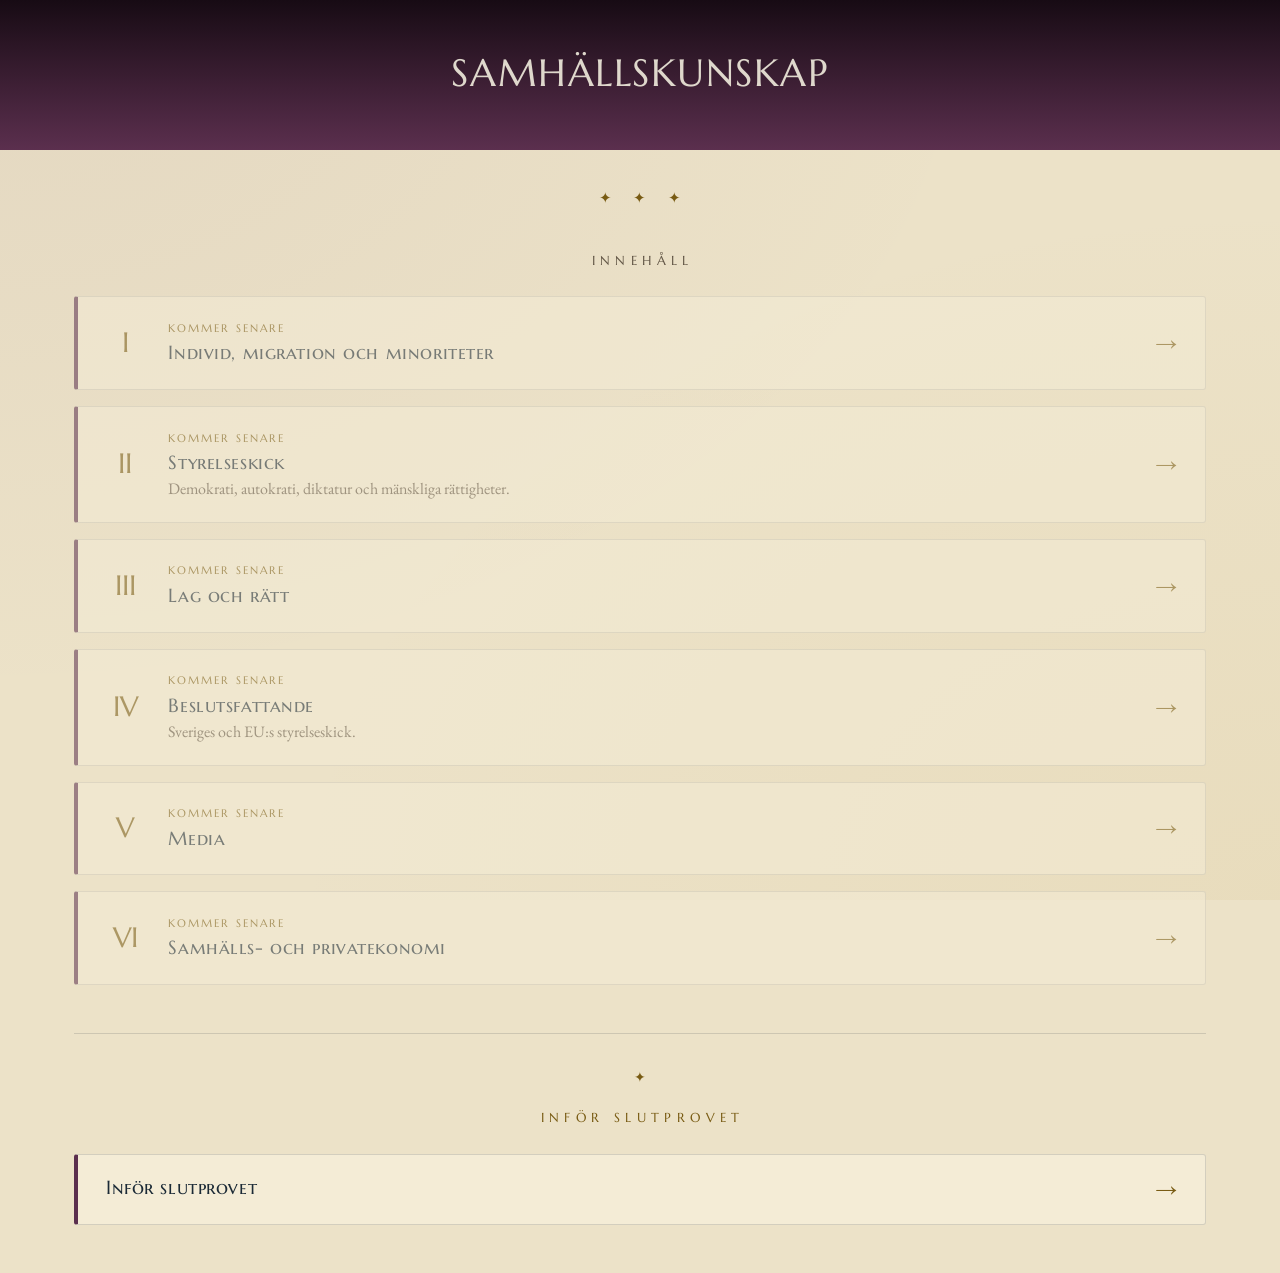
==== index.html @ c1aaa38e "Ramen: Fysiks bokmotor 9247345, mallar, nav-skal, startsida, kapitelindex och sex tomma temasidor Co" ====
<!DOCTYPE html>
<html lang="sv">
<head>
<meta charset="utf-8">
<meta name="viewport" content="width=device-width, initial-scale=1">
<title>Samhällskunskap</title>
<link rel="stylesheet" href="bokskal/bok.css">
<link rel="stylesheet" href="css/bok-samhalle.css">
</head>
<body>
  <!-- Samhällsbokens startsida, byggd som Fysikbokens (Fysik/index.html). De sex kapitlen (temana) byggs senare: ett
       tonat span med aria-disabled och "Kommer senare", inte en länk. Inför slutprovet är ett eget block, som Fysiks
       Nästa steg, och länkar till kapitlet med de sex repetitionsböckerna. -->
  <header class="hero-banner">
    <div class="hero-inner">
      <h1>SAMHÄLLSKUNSKAP</h1>
    </div>
  </header>

  <main class="sida">

    <div class="ornament-rad" aria-hidden="true">✦ ✦ ✦</div>

    <span class="sektion-label">Innehåll</span>

    <ul class="innehallsforteckning">

      <li>
        <span class="kapitel-kort dimmad" aria-disabled="true">
          <span class="romersk">I</span>
          <span class="kap-text">
            <span class="kommer-snart">Kommer senare</span>
            <span class="kap-titel">Individ, migration och minoriteter</span>
          </span>
          <span class="pil" aria-hidden="true">→</span>
        </span>
      </li>

      <li>
        <span class="kapitel-kort dimmad" aria-disabled="true">
          <span class="romersk">II</span>
          <span class="kap-text">
            <span class="kommer-snart">Kommer senare</span>
            <span class="kap-titel">Styrelseskick</span>
            <p class="kap-beskrivning">Demokrati, autokrati, diktatur och mänskliga rättigheter.</p>
          </span>
          <span class="pil" aria-hidden="true">→</span>
        </span>
      </li>

      <li>
        <span class="kapitel-kort dimmad" aria-disabled="true">
          <span class="romersk">III</span>
          <span class="kap-text">
            <span class="kommer-snart">Kommer senare</span>
            <span class="kap-titel">Lag och rätt</span>
          </span>
          <span class="pil" aria-hidden="true">→</span>
        </span>
      </li>

      <li>
        <span class="kapitel-kort dimmad" aria-disabled="true">
          <span class="romersk">IV</span>
          <span class="kap-text">
            <span class="kommer-snart">Kommer senare</span>
            <span class="kap-titel">Beslutsfattande</span>
            <p class="kap-beskrivning">Sveriges och EU:s styrelseskick.</p>
          </span>
          <span class="pil" aria-hidden="true">→</span>
        </span>
      </li>

      <li>
        <span class="kapitel-kort dimmad" aria-disabled="true">
          <span class="romersk">V</span>
          <span class="kap-text">
            <span class="kommer-snart">Kommer senare</span>
            <span class="kap-titel">Media</span>
          </span>
          <span class="pil" aria-hidden="true">→</span>
        </span>
      </li>

      <li>
        <span class="kapitel-kort dimmad" aria-disabled="true">
          <span class="romersk">VI</span>
          <span class="kap-text">
            <span class="kommer-snart">Kommer senare</span>
            <span class="kap-titel">Samhälls- och privatekonomi</span>
          </span>
          <span class="pil" aria-hidden="true">→</span>
        </span>
      </li>

    </ul>

    <section class="sektion-avgransare">
      <div class="litet-ornament" aria-hidden="true">✦</div>
      <span class="sektion-label">Inför slutprovet</span>
      <a class="kapitel-kort" href="infor-slutprovet/index.html">
        <span class="kap-text">
          <span class="kap-titel">Inför slutprovet</span>
        </span>
        <span class="pil" aria-hidden="true">→</span>
      </a>
    </section>

  </main>
</body>
</html>
---- bokskal/bok.css ----
/* Bokmotorn – delkapitlets sida (hubben) och läsboken.
 * Basen är plattformens gemensamma, densamma som i de andra böckerna (geografibokens css/geografi.css): papper
 * #ece2c8, bläck #1b2a36, Marcellus SC (kapitäler) för rubriker och knappar, EB Garamond för text och alla siffror
 * (Marcellus 1 liknar ett I). Bara ämnesfärgen är fysikens egen (varje bok har sin --accent): indigo, med antikt
 * guld som andrafärg. Övriga färger är bokmotorns fysiktema (1800-talet/verktyg/bok.py, TEMAN["fysik"]). */

@font-face { font-family: "EB Garamond"; src: url("typsnitt/EBGaramond-wght.ttf") format("truetype");
             font-weight: 400 800; font-display: swap; }
@font-face { font-family: "Marcellus SC"; src: url("typsnitt/MarcellusSC-Regular.ttf") format("truetype"); font-display: swap; }
/* Marcellus (gemener): bara på omslaget – undertiteln, upphovet och F, som i musikvideorna */
@font-face { font-family: "Marcellus"; src: url("typsnitt/Marcellus-Regular.ttf") format("truetype"); font-display: swap; }

:root {
  --black: #1b2a36;          /* bläck: plattformens ink */
  --dampad: #625646;         /* dämpad text: plattformens muted */
  --linje: rgba(27, 42, 54, .18);   /* linjer: bläcket svagt, som plattformen (ingen fast grå) */
  /* Fysikens ämnesfärg. Kontrast mot papperet (#ece2c8), WCAG 2.1: --accent 8,8:1 (text, kanter, aktiva val,
   *   begrepp); --accent-2-mork 5,4:1 (text i guld). --accent-2 (3,0:1) bara för linjer och dekor, aldrig text.
   *   --accent-2-ljus för guld på mörk botten. */
  --accent: #4a2d66;         /* djup indigo – fysikens natthimmel och spektrum */
  --accent-2: #a07d2f;       /* antikt guld – celest sekundär */
  --accent-2-mork: #6f561c;  /* guldet för text på papperet */
  --accent-2-ljus: #cfae62;  /* guldet på mörk botten: bannern och boklisterna */
  --papper: #ece2c8;         /* papper: plattformens paper */
  --papper-ljus: #f4ecd6;    /* plattformens paper-light */
  /* Faktarutan: plattformens mönster (kemins faktaruta) i fysikens indigo – papper-ljus med en svag indigo-ton. */
  --ruta-ton: rgba(74, 45, 102, .07);
  --ruta-kant: rgba(74, 45, 102, .35);
  --ruta: #e8dfce;           /* samma ton som en fast färg (papper-ljus + 7 % indigo), där en gradient inte går */
  --fokus: #96bee4;          /* FOCUS */
  --atom: #d6c094;           /* ATOM: hela partiklar i neutral sandfärg */
  --bord: #2a2d33;           /* runt boken */
  --list: #1d2026;           /* list och knappar */
  --list-text: #e8e3d5;
  --list-dampad: #a9a69c;
  --text: "EB Garamond", Georgia, "Times New Roman", serif;
  --rubrik: "Marcellus SC", "EB Garamond", Georgia, serif;
}

* { box-sizing: border-box; }
html { background: var(--papper); }
body { margin: 0; min-height: 100vh; font-family: var(--text); color: var(--black); background: var(--papper);
  -webkit-text-size-adjust: 100%; }
body.bok-oppen { overflow: hidden; }
button { font: inherit; color: inherit; }
:focus-visible { outline: 2px solid var(--fokus); outline-offset: 2px; }
.sr-only { position: absolute; width: 1px; height: 1px; overflow: hidden; clip: rect(0 0 0 0); white-space: nowrap; }
.nr { font-family: var(--text); font-weight: 600; font-variant-caps: normal; letter-spacing: 0; }
.kommer-chip { display: inline-block; margin-left: .55em; padding: 0 .55em; border: 1px solid currentColor; border-radius: 999px;
  font-family: var(--text); font-size: .7em; line-height: 1.5; letter-spacing: .06em; text-transform: uppercase;
  vertical-align: .12em; opacity: .75; }

/* ---------- Hubben: delkapitlets sida (bok.js: byggHubb, ritaHubb) ----------
 * Plattformens avsnittssida, regel för regel ur geografiboken (jb873/geografibok, css/geografi.css: hero-banner,
 * flikar, underdel- och nivåväljare). Bara färgerna och typsnitten är fysikens:
 *   paper → --papper, paper-light → --papper-ljus, ink → --black, muted → --dampad,
 *   brass → --accent-2, brass-text → --accent-2-mork, bannerns ocean-blå → --accent (indigo).
 *   Aktiva val (flik, text, nivå) fylls med --accent, där geografin har brass-text.
 * main.sida delar namn med bokens sidor (.sida), så dess egna mått sätts här uttryckligen. */

body { background-image:
    radial-gradient(ellipse at top left, rgba(74, 45, 102, .06) 0%, rgba(74, 45, 102, 0) 55%),
    radial-gradient(ellipse at bottom right, rgba(160, 125, 47, .07) 0%, rgba(160, 125, 47, 0) 55%);
  background-attachment: fixed; background-repeat: no-repeat; }

.hero-banner {
  background: linear-gradient(180deg, #1b102a 0%, var(--accent) 100%); color: rgba(232, 227, 213, .95);
  padding: 20px 0 24px; text-align: center; min-height: 150px;
  display: flex; flex-direction: column; justify-content: center; align-items: center;
  font-size: 1.1875rem; line-height: 1.65;
}
.hero-banner .hero-inner { max-width: 1180px; margin: 0 auto; padding: 0 1rem; width: 100%; }
.brodsmulor { text-align: center; font-family: var(--rubrik); font-size: .74rem; letter-spacing: .22em;
  text-transform: uppercase; margin-bottom: 2.25rem; padding-left: .22em; }
.hero-banner .brodsmulor { font-size: 13px; margin-bottom: 16px; color: rgba(232, 227, 213, .7);
  text-transform: uppercase; letter-spacing: .08em; }
.hero-banner .brodsmulor a { color: var(--accent-2-ljus); text-decoration: none; }
.hero-banner .brodsmulor a:hover { color: rgba(232, 227, 213, 1); }
.hero-banner .brodsmulor .skiljare { color: rgba(232, 227, 213, .3); margin: 0 .5em; }
.hero-banner .brodsmulor .aktuell { color: rgba(232, 227, 213, 1); }
.hero-banner .avsnitt-label { display: block; font-family: var(--rubrik); font-size: 12px; text-transform: uppercase;
  letter-spacing: .15em; color: var(--accent-2-ljus); margin-bottom: 8px; }
.hero-banner h1 { font-family: var(--rubrik); font-weight: 400; letter-spacing: .04em; font-size: clamp(30px, 3vw, 42px);
  color: rgba(232, 227, 213, .95); margin: 0; line-height: 1.1; }
.hero-banner .subtitel { font-family: var(--text); font-style: italic; font-size: 17px; color: rgba(232, 227, 213, .7);
  margin-top: 8px; }

main.sida {
  position: static; display: block; width: auto; height: auto; background: none; touch-action: auto;
  font-size: 1.1875rem; line-height: 1.65; font-weight: 400; font-variant-numeric: normal;
  max-width: 1180px; margin: 0 auto; padding: 4.5rem 1.5rem 3rem;
}
.hero-banner + main.sida { padding-top: .5rem; }

.flikar-rad { display: flex; justify-content: center; gap: 2rem; border-bottom: 1px solid var(--accent-2); margin: 2rem 0 2.25rem; }
.flik {
  font-family: var(--rubrik); font-size: 1rem; line-height: normal; letter-spacing: .16em; text-transform: uppercase;
  color: var(--dampad); background: none; border: none; border-bottom: 2px solid transparent;
  padding: .6rem .4rem; margin-bottom: -1px; cursor: pointer; transition: color .15s ease, border-color .15s ease;
}
.flik:hover { color: var(--black); }
.flik.aktiv { color: var(--accent); border-bottom-color: var(--accent); }
.flik[disabled], .flik[aria-disabled="true"] { opacity: .4; cursor: not-allowed; pointer-events: none; }

.flik-innehall { font-size: 19px; line-height: 1.7; }
.flik-innehall.dold { display: none; }
.flik-innehall .intro { font-style: italic; color: var(--dampad); margin-bottom: 1.5rem; text-align: center; }
/* Djupdykningarna längst ned i Läs ("Vill du veta mer?"): plattformens kort (geografi.css, Djupdykningar), här
   knappar som öppnar djupdykningen som en egen bok. brass → --accent-2, paper-light → --papper-ljus. */
.vill-veta-mer { margin-top: 2.75rem; padding-top: 1.75rem; border-top: 1px solid rgba(27, 42, 54, 0.15); }
.vill-veta-mer h2 { font-family: var(--rubrik); font-weight: 400; color: var(--black); line-height: 1.15; }
.fordj-kort-grid { display: grid; grid-template-columns: repeat(auto-fit, minmax(260px, 1fr)); gap: 1rem; }
.fordj-kort { display: flex; align-items: flex-start; gap: 0.85rem; background-color: var(--papper-ljus);
  border: 1px solid rgba(27, 42, 54, 0.14); border-left: 3px solid var(--accent-2); border-radius: 3px; padding: 1rem 1.1rem;
  color: inherit; transition: background-color 0.15s ease, transform 0.15s ease;
  font: inherit; text-align: left; cursor: pointer; }                 /* (knapp i stället för länk) */
.fordj-kort:hover { background-color: #faf4e4; transform: translateY(-1px); }
.fordj-kort[aria-disabled="true"] { opacity: .55; cursor: default; transform: none; }
.fordj-kort-text { display: flex; flex-direction: column; gap: 0.2rem; }
.fordj-kort-titel { font-family: var(--rubrik); color: var(--black); font-size: 1.05rem; letter-spacing: 0.03em; }
.fordj-kort-ingress { font-size: 0.95rem; line-height: 1.4; color: var(--dampad); }   /* arbetsorder 19 */
/* Nästa steg (arbetsorder 11): blocket under djupdykningarna i samma stil, med indigo kant; övningsböckerna överst i
   fliken Öva och en stödbok (på sin egen sida) i Läs, utan rubrik och linje ovanför */
.vill-veta-mer.nasta-steg .fordj-kort { border-left-color: var(--accent); }
.vill-veta-mer.stodbocker, .vill-veta-mer.ovningsbocker { margin-top: 0; padding-top: 0; border-top: none; }
/* en sida utan flikrad (flikar: false): lika mycket luft under bannern som flikraden ger */
.flikar-rad[hidden] + .flik-innehall { margin-top: 2.25rem; }
.vill-veta-mer.ovningsbocker + .flik-ram { margin-top: 1.5rem; }
.flik-ram { display: block; width: 100%; height: 75vh; border: 1px solid rgba(27, 42, 54, .18); border-radius: 4px;
  background: var(--papper-ljus); }

.underdel-valjare {
  display: flex; flex-wrap: wrap; gap: .6rem; justify-content: center; margin: 0 auto 1.25rem;
  width: fit-content; max-width: 100%; background: var(--papper-ljus);
  border: 1px solid rgba(160, 125, 47, .35); border-radius: 8px; padding: .45rem .7rem;
}
.underdel-valjare[hidden], .niva-valjare[hidden], .flikar-rad[hidden], .flik-innehall .intro[hidden] { display: none; }
.underdel-knapp {
  display: flex; align-items: center; gap: .6rem; background-color: var(--papper-ljus);
  border: 1px solid rgba(27, 42, 54, .18); border-radius: 4px; padding: .45rem .9rem; cursor: pointer;
  text-align: left; line-height: normal; transition: background-color .15s ease, border-color .15s ease;
}
.underdel-knapp:hover { background-color: #faf4e4; }
.underdel-knapp.aktiv { background-color: var(--accent); border-color: var(--accent); }
.underdel-knapp.aktiv .underdel-bokstav, .underdel-knapp.aktiv .underdel-titel { color: var(--papper); }
.underdel-knapp[aria-disabled="true"] { opacity: .4; cursor: not-allowed; }   /* en text utan innehåll: "kommer" */
/* Textvalet i en hjälpmedelsflik (föreläsning och musikvideo per avsnitt, 2026-11-11): samma utseende som textvalet
   i Läs, men egna klasser – .underdel-knapp är Läs-flikens */
.flik-texter {
  display: flex; flex-wrap: wrap; gap: .6rem; justify-content: center; margin: 0 auto 1.25rem;
  width: fit-content; max-width: 100%; background: var(--papper-ljus);
  border: 1px solid rgba(160, 125, 47, .35); border-radius: 8px; padding: .45rem .7rem;
}
.flik-text {
  display: flex; align-items: center; gap: .6rem; background-color: var(--papper-ljus);
  border: 1px solid rgba(27, 42, 54, .18); border-radius: 4px; padding: .45rem .9rem; cursor: pointer;
  text-align: left; line-height: normal; transition: background-color .15s ease, border-color .15s ease;
}
.flik-text:hover { background-color: #faf4e4; }
.flik-text.aktiv { background-color: var(--accent); border-color: var(--accent); }
.flik-text.aktiv .underdel-bokstav, .flik-text.aktiv .underdel-titel { color: var(--papper); }
.flik-text[aria-disabled="true"] { opacity: .4; cursor: not-allowed; }
.underdel-bokstav { font-family: var(--rubrik); font-size: 1.35rem; line-height: 1; color: var(--accent-2-mork); }
.underdel-titel { font-family: var(--text); font-size: .95rem; color: var(--dampad); }

.niva-valjare {
  display: flex; justify-content: center; gap: .4rem; margin: 1.5rem auto; width: fit-content; max-width: 100%;
  background: var(--papper-ljus); border: 1px solid rgba(160, 125, 47, .35); border-radius: 8px; padding: .45rem .7rem;
}
/* .niva-valjare framför: bokens tysta nivåknapp heter också .niva-knapp */
.niva-valjare .niva-knapp {
  display: inline-block; font-family: var(--rubrik); font-size: .85rem; line-height: normal; letter-spacing: .08em;
  color: var(--black); background-color: transparent; border: 1px solid rgba(27, 42, 54, .2); border-radius: 3px;
  padding: .45rem .95rem; cursor: pointer; transition: background-color .15s ease, color .15s ease;
}
.niva-valjare .niva-knapp:hover { background-color: rgba(74, 45, 102, .1); }
.niva-valjare .niva-knapp.aktiv { background-color: var(--accent); color: var(--papper); border-color: var(--accent); }
.niva-valjare .niva-knapp[aria-disabled="true"] { opacity: .4; cursor: not-allowed; background-color: transparent; }

.footnote { margin-top: 3rem; padding-top: 1.5rem; border-top: 1px solid rgba(27, 42, 54, .18); text-align: center;
  font-style: italic; color: var(--dampad); font-size: .98rem; }

@media (max-width: 600px) {
  .underdel-knapp, .flik-text { width: 100%; }
  .flikar-rad { gap: .3rem .5rem; flex-wrap: wrap; }       /* fem flikar på en rad också i en mobil (2026-11-11) */
  .flik { font-size: .76rem; letter-spacing: .03em; padding: .6rem .15rem; }
  .niva-valjare { flex-wrap: wrap; }                         /* fler än tre nivåer ryms inte på en rad */
  .niva-valjare .niva-knapp { padding: .45rem .55rem; letter-spacing: .04em; }
}

/* ---------- Startsidan (Fysik/index.html) och kapitelindexet (kraft_och_rorelse/index.html) ----------
 * Plattformens sidor, regel för regel ur geografiboken (css/geografi.css: ornament-rad, sektion-label,
 * innehallsforteckning, kapitel-kort, sektion-avgransare, huvudelevbok-kort, resurser-rad, resurs-kort, kommer-snart).
 * Bara färgerna och typsnitten är fysikens, som för avsnittssidan ovan: brass-text → --accent-2-mork, paper-light →
 * --papper-ljus, ink → --black, muted → --dampad. Kapitlens vänsterkant (geografin: en färg per kapitel) är indigo.
 * Ett kort som inte finns än är tonat (dimmad) och ett span med aria-disabled, inte en länk. */

.ornament-rad { text-align: center; color: var(--accent-2-mork); letter-spacing: .6em; font-size: .95rem;
  margin: 1.75rem 0 2.5rem; padding-left: .6em; }
.sektion-label { display: block; text-align: center; font-family: var(--rubrik); color: var(--dampad); letter-spacing: .42em;
  font-size: .8rem; text-transform: uppercase; margin-bottom: 1.5rem; padding-left: .42em; }

.innehallsforteckning { display: flex; flex-direction: column; gap: 1rem; list-style: none; margin: 0; padding: 0; }
.kapitel-kort {
  position: relative; display: flex; align-items: center; gap: 1.5rem;
  background-color: var(--papper-ljus); border: 1px solid rgba(27, 42, 54, .15); border-left: 4px solid var(--accent);
  border-radius: 3px; padding: 1.35rem 1.75rem; color: inherit; text-decoration: none;
  transition: background-color .18s ease, transform .18s ease;
}
a.kapitel-kort:hover { background-color: #faf4e4; transform: translateY(-1px); }
.kapitel-kort .romersk { flex: 0 0 auto; font-family: var(--rubrik); color: var(--accent-2-mork); font-size: 1.75rem; line-height: 1;
  min-width: 2.4rem; text-align: center; }
.kapitel-kort .kap-text { flex: 1 1 auto; }
.kapitel-kort .kap-titel { display: block; font-family: var(--rubrik); color: var(--black); font-size: 1.2rem; letter-spacing: .03em;
  line-height: 1.15; margin: 0 0 .25rem; }
.kapitel-kort .kap-beskrivning { color: var(--dampad); font-size: 1rem; line-height: 1.45; margin: 0; }
.kapitel-kort .pil { flex: 0 0 auto; color: var(--accent-2-mork); font-size: 1.4rem; line-height: 1; }
.kapitel-kort.dimmad { opacity: .55; cursor: not-allowed; }

.sektion-avgransare { margin-top: 3rem; padding-top: 2rem; border-top: 1px solid rgba(27, 42, 54, .15); }
.sektion-avgransare .litet-ornament { text-align: center; color: var(--accent-2-mork); font-size: .85rem; margin-bottom: 1.25rem; }
.sektion-avgransare .sektion-label { color: var(--accent-2-mork); }

.huvudelevbok-kort { border-left-color: var(--accent-2-mork); }
.huvudelevbok-kort .ikon { flex: 0 0 auto; width: 32px; height: 32px; color: var(--black); }
.huvudelevbok-kort .ikon svg { display: block; width: 100%; height: 100%; }
.huvudelevbok-kort h3 { font-family: var(--rubrik); font-weight: 400; color: var(--black); font-size: 1.2rem; letter-spacing: .03em;
  line-height: 1.15; margin: 0 0 .25rem; }
.huvudelevbok-kort + .huvudelevbok-kort { margin-top: 1rem; }
/* Nästa steg på startsidan (arbetsorder 11): listan över kapitlen med Nästa steg och, bredvid den, Matematiken i
   fysiken. Bredvid varandra på en bred skärm, under varandra på mobilen. */
.nasta-steg-delar { display: grid; grid-template-columns: 3fr 2fr; gap: 1rem; align-items: start; }
.nasta-steg-lista { display: flex; flex-direction: column; gap: 1rem; list-style: none; margin: 0; padding: 0; }
.matematik-kort { border-left-color: var(--accent-2-mork); }
.matematik-kort .ikon { flex: 0 0 auto; width: 32px; height: 32px; color: var(--black); }
.matematik-kort .ikon svg { display: block; width: 100%; height: 100%; }
@media (max-width: 699px) { .nasta-steg-delar { grid-template-columns: 1fr; } }

.resurser-rad { display: flex; flex-wrap: wrap; gap: .85rem; justify-content: center; }
.resurs-kort {
  flex: 1 1 260px; max-width: 360px; display: flex; align-items: center; gap: .85rem;
  background-color: var(--papper-ljus); border: 1px solid rgba(27, 42, 54, .14); border-radius: 3px; padding: .7rem .9rem;
  color: inherit; text-decoration: none; transition: background-color .18s ease, transform .18s ease;
}
a.resurs-kort:hover { background-color: #faf4e4; transform: translateY(-1px); }
.resurs-kort.dimmad { opacity: .55; cursor: not-allowed; }
.resurs-kort .ikon { flex: 0 0 auto; width: 24px; height: 24px; color: var(--black); }
.resurs-kort .ikon svg { display: block; width: 100%; height: 100%; }
.resurs-kort h4 { font-family: var(--rubrik); color: var(--black); font-size: .98rem; font-weight: 400; letter-spacing: .03em;
  line-height: 1.15; margin: 0 0 .15rem; }
.resurs-kort .resurs-beskrivning { color: var(--dampad); font-size: .88rem; line-height: 1.35; margin: 0; }
/* "Kommer"-etiketten på ett tonat kort */
.kommer-snart { display: block; font-family: var(--rubrik); color: var(--accent-2-mork); font-size: .7rem; letter-spacing: .18em;
  text-transform: uppercase; margin-bottom: .25rem; }

@media (max-width: 560px) {
  .resurs-kort { flex-basis: 100%; max-width: 100%; }
  .kapitel-kort { gap: 1rem; padding: 1.1rem 1.1rem; }
}

/* ---------- Boken: hela fönstret (eller helskärmen) över hubben ---------- */

.bokapp { position: fixed; inset: 0; z-index: 5; display: grid; grid-template-rows: 1fr; background: var(--bord); color: var(--list-text); }
.bokapp[hidden] { display: none; }
.bokapp.smal { grid-template-rows: auto 1fr auto; }

.topplist, .bottenlist { display: none; align-items: center; gap: 8px; padding: 0 8px;
  background: var(--list); color: var(--list-text); min-height: 44px; }
.smal > .topplist { display: grid; grid-template-columns: auto 1fr auto; }
.smal > .bottenlist { display: grid; grid-template-columns: auto 1fr auto; min-height: 52px; }
.topp-niva { justify-self: center; }

.knapp {
  background: transparent; border: 1px solid rgba(232, 227, 213, .28); border-radius: 4px;
  color: var(--list-text); padding: 4px 10px; font-family: var(--rubrik); font-size: 14.5px; cursor: pointer;
  display: inline-flex; align-items: center; gap: 6px; white-space: nowrap;
}
.knapp:hover:not([disabled]) { background: rgba(232, 227, 213, .1); }
.knapp[disabled] { opacity: .35; cursor: default; }
.bottenlist .knapp { min-width: 48px; min-height: 40px; justify-content: center; font-size: 24px; padding: 0 10px 3px; }

.scen-ram { position: relative; min-height: 0; }
.scen {
  position: absolute; inset: 0; display: flex; align-items: center; justify-content: center; overflow: hidden;
}
.scen:focus { outline: none; }
/* Vågräta svep bläddrar (bok.js); rullning i sidled och webbläsarens "bakåt"-gest tas inte av sidorna.
   Gäller också i sidans rullbara innehåll, där touch-action annars börjar om. Zoomning med två fingrar fungerar. */
.scen, .sida, .sidinnehall { touch-action: pan-y pinch-zoom; }
[data-ingen-svep] { touch-action: auto; }

.sidpil {
  position: absolute; top: 50%; transform: translateY(-50%); z-index: 2; width: 50px; height: 110px;
  background: transparent; border: 0; border-radius: 6px; color: var(--list-text);
  font-family: var(--text); font-size: 54px; line-height: 1; padding: 0 0 8px; opacity: .28; cursor: pointer;
  transition: opacity .4s;
}
.sidpil:hover:not([disabled]) { opacity: 1; background: rgba(232, 227, 213, .07); }
.sidpil[disabled] { opacity: .06; cursor: default; }
.sidpil-bak { left: 19px; }
.sidpil-fram { right: 19px; }
.smal .sidpil { display: none; }

/* Dator: reglagen tysta i marginalerna bredvid boken (88 px), så att de inte tar höjd från sidorna. */
.las-reglage { display: none; }
.bokapp:not(.smal) .las-reglage { display: flex; transition: opacity .4s; }
.las-kolumn {
  position: absolute; top: 0; bottom: 0; width: 88px; z-index: 3; flex-direction: column; align-items: center;
  padding: 14px 4px 16px; pointer-events: none;
}
.las-kolumn > * { pointer-events: auto; }
.las-vanster { left: 0; justify-content: space-between; }
.las-hoger { right: 0; justify-content: flex-start; }
.las-topp { display: flex; flex-direction: column; align-items: center; gap: 10px; }
.las-knapp {
  display: flex; flex-direction: column; align-items: center; gap: 2px; width: 72px; padding: 6px 4px; cursor: pointer;
  background: none; border: 1px solid rgba(232, 227, 213, .25); border-radius: 6px; color: var(--list-text);
  font-family: var(--rubrik); font-size: 13px; line-height: 1.2; text-align: center; opacity: .75;
}
.las-knapp.bok-innehall { border-color: transparent; opacity: .55; }
.las-knapp:hover { opacity: 1; background: rgba(232, 227, 213, .08); }
.las-x { font-family: var(--text); font-size: 17px; line-height: 1; }
.las-botten { display: flex; flex-direction: column; align-items: center; gap: 10px; }
.las-sidtext { display: flex; flex-direction: column; align-items: center; font-size: 13px; line-height: 1.3;
  color: var(--list-dampad); }
.las-vanster .tillbaka-chip { white-space: normal; text-align: center; font-size: 13px; line-height: 1.25;
  padding: 5px 8px; border-radius: 6px; opacity: .85; }

.las-remsa { position: absolute; left: 50%; bottom: 2px; transform: translateX(-50%); height: 3px; gap: 5px; z-index: 3; }
.lr-grupp { display: flex; gap: 2px; }
.lr-sida { flex: 1; border-radius: 2px; background: rgba(232, 227, 213, .14); }
.lr-sida.synlig { background: var(--accent-2-ljus); }

/* Nivåknappen: liten och tyst; de andra nivåerna i en lista under den */
.niva { position: relative; }
.niva-knapp { display: inline-flex; align-items: center; gap: 4px; background: none; cursor: pointer;
  border: 1px solid rgba(232, 227, 213, .22); border-radius: 4px; padding: 4px 7px;
  font-family: var(--rubrik); font-size: 13px; color: var(--list-text); }
.las-hoger .niva { opacity: .6; }
.las-hoger .niva:hover, .las-hoger .niva:focus-within { opacity: 1; }
.niva-pil { font-size: .8em; color: var(--list-dampad); }
.niva-lista { position: absolute; top: calc(100% + 4px); right: 0; z-index: 6; display: flex; flex-direction: column;
  min-width: 150px; padding: 4px; background: var(--list); border: 1px solid rgba(232, 227, 213, .25); border-radius: 6px;
  box-shadow: 0 8px 24px rgba(0, 0, 0, .4); }
.niva-lista[hidden] { display: none; }
.topp-niva .niva-lista { right: auto; left: 50%; transform: translateX(-50%); }
.niva-lista button { background: none; border: 0; border-radius: 4px; padding: 6px 10px; text-align: left; cursor: pointer;
  font-family: var(--rubrik); font-size: 14px; color: var(--list-text); white-space: nowrap; }
.niva-lista button:hover:not([aria-disabled]) { background: rgba(232, 227, 213, .1); }
.niva-lista button[aria-checked="true"] { background: var(--papper); color: var(--black); }
.niva-lista button[aria-disabled="true"] { color: var(--list-dampad); cursor: not-allowed; }

/* "Vid musrörelse": reglagen och muspekaren göms efter en stund i stillhet (bok.js: vakna) */
.bokapp.vila { cursor: none; }
.bokapp.vila .las-reglage, .bokapp.vila .sidpil { opacity: 0; }
.bokapp .las-reglage:focus-within { opacity: 1; }

.position { text-align: center; font-size: 14px; line-height: 1.25; min-width: 0; overflow: hidden; }
.position .pos-avsnitt { display: block; font-family: var(--rubrik); white-space: nowrap; }
.position .nr { color: var(--accent-2-ljus); }
.position .pos-sida { display: block; color: var(--list-dampad); white-space: nowrap; }
.position .pos-skiljetecken { display: none; }
.botten-mitt { display: flex; justify-content: center; min-width: 0; }
.tillbaka-chip {
  background: var(--papper); color: var(--black); border: 0; border-radius: 999px;
  padding: 4px 14px; font-size: 15px; cursor: pointer; white-space: nowrap;
}
.tillbaka-chip[hidden] { display: none; }
.tillbaka-chip:hover { color: var(--accent); }

/* ---------- Uppslaget och sidorna ---------- */

.uppslag { display: flex; }
.uppslag.ar-uppslag, .uppslag.ar-enkel:not(.smal) { box-shadow: 0 12px 34px rgba(0, 0, 0, .38); border-radius: 3px; }
.in-framat { animation: in-framat .17s ease-out; }
.in-bakat { animation: in-bakat .17s ease-out; }
@keyframes in-framat { from { opacity: 0; transform: translateX(14px); } }
@keyframes in-bakat { from { opacity: 0; transform: translateX(-14px); } }
@media (prefers-reduced-motion: reduce) { .in-framat, .in-bakat { animation: none; } }

/* Bladvändningen (bok.js: vandBlad): ett lager ovanpå scenen, med bladet vridet runt ryggen i perspektiv (som
   kameran i filmernas bok, ≈ 5 sidbredder). Bladets två ytor döljer sin baksida; ljuset (bladet mörknar på högkant)
   och skuggan på sidan under bladet tonas av bok.js. Lagret tar inga klick. */
.blad-lager { position: absolute; z-index: 1; pointer-events: none; perspective: calc(var(--sb) * 5); }
.blad-lager.ar-enkel { perspective: calc(var(--sb) * 8); }          /* en sida vrids bara till högkant: svagare */
.blad-lager > div { position: absolute; top: 0; bottom: 0; }
.blad { transform-style: preserve-3d; will-change: transform; }
.blad.fran-hoger { transform-origin: left center; }
.blad.fran-vanster { transform-origin: right center; }
.blad-sida { position: absolute; inset: 0; backface-visibility: hidden; -webkit-backface-visibility: hidden; overflow: hidden; }
.blad-sida.bak { transform: rotateY(180deg); }
.blad-ljus { position: absolute; inset: 0; background: #000; opacity: 0; }
.blad-skugga { opacity: 0; }
.blad-skugga.mot-hoger { background: linear-gradient(to right, rgba(20, 14, 4, .34), rgba(20, 14, 4, 0) 55%); }
.blad-skugga.mot-vanster { background: linear-gradient(to left, rgba(20, 14, 4, .34), rgba(20, 14, 4, 0) 55%); }
.blad-fast .sida, .blad-sida .sida { box-shadow: none; }

.sida {
  position: relative; display: flex; flex-direction: column;
  width: var(--sb); height: var(--sh); background: var(--papper);
  font-size: var(--fs); line-height: 1.42; font-weight: 450; color: var(--black);
  font-variant-numeric: lining-nums;
}
.ar-enkel .sida { border-radius: 3px; }
.ar-enkel.smal .sida { border-radius: 0; }
.vanstersida { border-radius: 3px 0 0 3px;
  background: linear-gradient(to left, rgba(40, 30, 10, .10), rgba(40, 30, 10, 0) 5%), var(--papper); }
.hogersida { border-radius: 0 3px 3px 0;
  background: linear-gradient(to right, rgba(40, 30, 10, .10), rgba(40, 30, 10, 0) 5%), var(--papper); }
.tom-sida { filter: brightness(.97); }

/* Omslaget (bok.js: omslagElement), som i musikvideorna: sida 0, före innehållet. På ett uppslag står det ensamt som
   högersida och boken är stängd – till vänster syns bordet (också under bladvändningen, i bladlagret). Hörnen är
   filmens (14 av 1036). Mobilen: omslaget fyller sidan. */
.uppslag.med-omslag { box-shadow: none; }
.sida.omslag { background: #162040; border-radius: calc(var(--sh) * 14 / 1036); overflow: hidden;
  box-shadow: 0 12px 34px rgba(0, 0, 0, .38); }
.smal .sida.omslag, .blad-sida .sida.omslag { box-shadow: none; }
.smal .sida.omslag { border-radius: 0; }
.omslag-bild, .omslag-bild svg { display: block; width: 100%; height: 100%; }
.sida.fore-omslag { background: none; border-radius: 0; }
.blad-fast .sida.fore-omslag { background: var(--bord); }

/* Sidhuvud: avsnittet och sidnumret, med numret i det yttre hörnet (till vänster på en vänstersida). */
.sidhuvud {
  display: flex; justify-content: space-between; align-items: baseline; gap: 1em;
  margin: 0 8%; padding: 1em 0 .35em; border-bottom: 1px solid var(--linje);
  font-size: .8em; letter-spacing: .05em; font-variant-caps: all-small-caps; color: var(--dampad); white-space: nowrap;
}
.vanstersida .sidhuvud { flex-direction: row-reverse; }
.sh-namn { overflow: hidden; text-overflow: ellipsis; }
.sh-namn .nr { color: var(--accent-2-mork); }
.sh-folio { font-size: 1.2em; font-variant-caps: normal; letter-spacing: 0; color: var(--black); }

.sidinnehall {
  flex: 1; min-height: 0; overflow-y: auto; overscroll-behavior: contain;
  padding: .8em 8% 1.1em; container-type: inline-size;
}
@media (max-width: 599px) {
  .sidhuvud { margin: 0 6%; padding-top: .8em; }
  .sidinnehall { padding: .7em 6% .9em; }
}
.sida.har-mer .sidinnehall {
  -webkit-mask-image: linear-gradient(to bottom, #000 calc(100% - 2.2em), transparent);
          mask-image: linear-gradient(to bottom, #000 calc(100% - 2.2em), transparent);
}
.mer-hint { display: none; position: absolute; left: 0; right: 0; bottom: .5em; text-align: center;
  font-size: .8em; color: var(--dampad); pointer-events: none; }
.sida.har-mer .mer-hint { display: block; }

/* ---------- Text på sidan ---------- */

.sidinnehall > :first-child { margin-top: 0; }
.sidinnehall > :last-child { margin-bottom: 0; }   /* sidans sista block: ingen marginal under (brytningen räknar så) */
.avsnittsstart { display: flex; align-items: baseline; gap: .4em; margin: 0 0 .45em;
  padding-bottom: .25em; border-bottom: 2px solid var(--accent-2); }
.avsnittsnr { font-family: var(--text); font-weight: 600; font-size: 1.8em; line-height: 1; color: var(--accent-2-mork); }
.avsnittsstart h1 { font-family: var(--rubrik); font-weight: 400; font-size: 1.55em; line-height: 1.1; margin: 0; }
.sidtitel { font-family: var(--rubrik); font-weight: 400; font-size: 1.32em; line-height: 1.2; margin: .2em 0 .45em; }
.b-rubrik { font-family: var(--rubrik); font-weight: 400; font-size: 1.08em; margin: .8em 0 .25em; color: var(--black); }
.sidinnehall p { margin: 0 0 .55em; }
.begrepp { font-weight: 620; color: var(--accent); }
/* Ett begrepp som är en länk till begreppslistan: samma färg, en tunn prickad linje under. */
a.begrepp { text-decoration: underline dotted rgba(74, 45, 102, .45); text-decoration-thickness: 1px; text-underline-offset: .2em; }
a.begrepp:hover { text-decoration-style: solid; }
sub, sup { font-size: .7em; line-height: 0; }

.b-punkter { list-style: none; margin: 0 0 .6em; padding: 0; }
.b-punkter li { position: relative; padding-left: 1.05em; margin-bottom: .28em; }
/* en punkt ur en punktlista som får delas (arbetsorder 16): samma avstånd som mellan punkterna i en hel lista, och
   listans marginal under den sista – höjden blir densamma som den hela listans */
.b-punktdel:not(.pd-sista) { margin-bottom: .28em; }
.b-punkter li::before {
  content: ""; position: absolute; left: .1em; top: .6em; width: .3em; height: .3em;
  background: var(--accent-2); transform: rotate(45deg);
}

.b-ruta { background: linear-gradient(var(--ruta-ton), var(--ruta-ton)), var(--papper-ljus);
  border: 1px solid var(--ruta-kant); border-left: 4px solid var(--accent); border-radius: 2px;
  padding: .5em .85em .55em; margin: .7em 0; }
.b-ruta h4 { font-family: var(--rubrik); font-weight: 400; font-size: 1em; margin: 0 0 .2em; }
.b-ruta p:last-child, .b-ruta .b-punkter:last-child, .b-ruta li:last-child { margin-bottom: 0; }
.b-ruta-definition { font-size: 1.12em; padding: .6em .9em; }

.b-jamforelse { display: grid; grid-template-columns: 1fr 1fr; gap: 0 1.3em; margin: .3em 0 .6em; }
.b-jamforelse section { border-top: 2px solid var(--accent-2); padding-top: .3em; }
.b-jamforelse h4 { font-family: var(--rubrik); font-weight: 400; font-size: 1.12em; margin: 0 0 .25em; }
@container (max-width: 22em) { .b-jamforelse { grid-template-columns: 1fr; gap: .5em; } }

.brak { display: inline-flex; flex-direction: column; vertical-align: middle; text-align: center; line-height: 1.15;
  font-size: .92em; margin: 0 .1em; }
.brak-t { border-bottom: 1.4px solid currentColor; padding: 0 .25em .05em; }
.brak-n { padding: .05em .25em 0; }

.b-formel { display: flex; align-items: center; justify-content: center; gap: 1.6em; flex-wrap: wrap;
  margin: .5em 0 .7em; padding: .55em .8em; border: 1px solid var(--linje); border-radius: 3px; }
.formel-uttryck { font-size: 1.75em; line-height: 1.1; white-space: nowrap; }
.formel-uttryck .brak { font-size: .85em; }
.b-formel dl { display: grid; grid-template-columns: auto 1fr; gap: .05em .55em; margin: 0; }
.b-formel dt { font-weight: 620; color: var(--accent); text-align: center; }
.b-formel dd { margin: 0; }

.b-exempel { margin: .6em 0; padding-left: .85em; border-left: 2px solid var(--linje); }
.b-exempel h4 { font-family: var(--rubrik); font-weight: 400; font-size: 1em; margin: 0 0 .15em; color: var(--dampad); }
.b-exempel p { margin: 0 0 .25em; }

/* Nästa steg (arbetsorder 11). FORMEL: uttrycket stort och centrerat på en rad, förklaringen under i mindre stil.
   Uttrycket bryts aldrig: är spalten för smal krymper det (--b: uttryckets bredd i em, bok.js formelBredd; 100cqi är
   sidinnehållets bredd, se .sidinnehall). */
.b-formel-rad { flex-direction: column; gap: .3em; text-align: center; }
.b-formel-rad .formel-uttryck { font-size: min(1.75em, calc((100cqi - 1.8em) / var(--b))); max-width: 100%; }
.formel-forklaring { font-size: .84em; line-height: 1.3; color: var(--dampad); margin: 0 !important; }
/* EXEMPEL och PROVA: en ruta i rader (en post per rad, så att ett långt exempel kan brytas mellan raderna) */
.b-rutarad { background: linear-gradient(var(--ruta-ton), var(--ruta-ton)), var(--papper-ljus);
  border-left: 3px solid var(--accent-2); padding: 0 .85em; margin: 0 !important; }
.b-rutarad p { margin: 0 !important; }
.b-rutarad.rr-ny { padding-top: .45em; }
.b-rutarad.rr-forsta { padding-top: .5em; margin-top: .7em !important; border-top-right-radius: 2px; }
.b-rutarad.rr-sista { padding-bottom: .55em; margin-bottom: .7em !important; border-bottom-right-radius: 2px; }
.sidinnehall > .b-rutarad:first-child { margin-top: 0 !important; }
.sidinnehall > .b-rutarad:last-child { margin-bottom: 0 !important; }
.b-rutarad h4 { font-family: var(--rubrik); font-weight: 400; font-size: 1em; margin: 0 0 .25em; color: var(--accent); }
.rr-prova { border-left-color: var(--accent); }
.ex-ord { font-weight: 620; }
/* Rader i följd (mellanled): var och en på sin rad, mellanrummen står kvar */
.b-rader { margin: 0 0 .55em; }
/* en rad ur rader i följd som får delas (arbetsorder 21): ingen marginal mellan raderna, blockets under den sista */
.b-raddel:not(.rd-sista) { margin-bottom: 0; }
.b-rad { white-space: pre-wrap; }
.b-numrerad { margin: 0 0 .6em; padding-left: 1.6em; }
.b-numrerad li { margin-bottom: .28em; padding-left: .2em; }
.b-numrerad li::marker { font-weight: 600; color: var(--accent-2-mork); }
/* Länkar till en annan bok: "Matematik du behöver:" / "Används i Nästa steg:" överst i avsnittet */
.b-bokref { font-size: .86em; line-height: 1.35; color: var(--dampad); margin: 0 0 .6em !important; }
.bokref-etikett { font-variant-caps: all-small-caps; letter-spacing: .05em; color: var(--accent-2-mork); }
.bok-lank, .bok-lank-sida { color: var(--accent); text-decoration: underline dotted rgba(74, 45, 102, .45); text-underline-offset: .2em; }
.bok-lank:hover, .bok-lank-sida:hover { text-decoration-style: solid; }
.b-boklank { font-family: var(--rubrik); }
.b-boklank .bok-lank { text-decoration: none; }
.b-boklank .bok-lank:hover { text-decoration: underline; text-underline-offset: .15em; }

.b-tabell { margin: .4em 0 .7em; }
.b-tabell table { border-collapse: collapse; font-variant-numeric: tabular-nums lining-nums; }
.b-tabell th, .b-tabell td { text-align: left; padding: .16em 1.1em .16em 0; border-bottom: 1px solid var(--linje); }
.b-tabell thead th { font-weight: 450; font-size: .82em; letter-spacing: .04em; font-variant-caps: all-small-caps;
  color: var(--dampad); border-bottom-color: var(--dampad); }
.b-tabell tbody th { font-weight: 560; }
/* Bokstavssymboler och enheter i rubriker och tabellhuvuden (bok.js: symboler): vanlig stil, rätt skiftläge – inte
   kapitäler, där g blir G och kg KG */
.sym { font-family: var(--text); font-variant-caps: normal; text-transform: none; letter-spacing: normal; font-weight: 500; }
.tabell-fotnot { font-size: .82em; color: var(--dampad); margin: .3em 0 0; }

/* Länken ut till hjälpmedlen (blocktypen lank), t.ex. i slutet av ett avsnitt. Den står i sidans fot (bok.js:
   byggSida): en tyst rad under en tunn linje, i stället för det mesta av sidans nedre marginal. */
.sidfot { margin: 0 8%; padding: .15em 0 .3em; border-top: 1px solid var(--linje); font-size: .76em; line-height: 1.2; }  /* (luften minskad 2026-11-11, se .b-lank) */
.sida.har-fot .sidinnehall { padding-bottom: .25em; }
.sida.har-fot .mer-hint { bottom: 2.4em; }
@media (max-width: 599px) { .sidfot { margin: 0 6%; } }
/* (2026-11-11) tätare radavstånd: med Musikvideo blir Sammanfattningens rad ofta två rader, och då ska foten inte ta
   mer plats än nödvändigt */
.b-lank { display: flex; flex-wrap: wrap; gap: 0 1.6em; line-height: 1.1; font-family: var(--rubrik); }
.lank-post { color: var(--accent); text-decoration: none; }
a.lank-post:hover { text-decoration: underline; text-underline-offset: .15em; }
.lank-post.kommer { color: var(--dampad); opacity: .8; }
.lank-post .kommer-chip { font-size: .72em; }

.b-figur { margin: .5em 0 .7em; }
.figur-bild svg { display: block; width: 100%; height: auto; max-height: calc(var(--sh) * .32); margin: 0 auto; }
.b-figur figcaption { font-size: .86em; color: var(--dampad); margin-top: .3em; line-height: 1.3; }
.figur-saknas, .block-okand { border: 1.5px dashed var(--accent-2); padding: 1em; text-align: center; color: var(--accent-2-mork); }

/* Figurernas delar (bokskal/figurer.js). Storlekarna är i figurens egna enheter. */
.fig-rubrik { font-family: var(--rubrik); font-size: 19px; fill: var(--black); text-anchor: middle; }
.fig-text { font-family: var(--text); font-size: 16.5px; fill: var(--black); font-weight: 450; }
.fig-pil-text { font-family: var(--text); font-size: 15.5px; font-weight: 600; fill: var(--accent-2-mork); text-anchor: middle; }
.fig-mitt { text-anchor: middle; }
.fig-vanster { text-anchor: start; }
.fig-hoger { text-anchor: end; }
.fig-dampad { fill: var(--dampad); }
.fig-stor { font-size: 23px; font-weight: 560; }
.fig-utfall { fill: var(--accent); font-weight: 620; }
.fig-pil { stroke: var(--accent-2-mork); stroke-width: 2.4; fill: none; stroke-linecap: round; }
.fig-pilspets { fill: var(--accent-2-mork); }
.fig-pil.fig-resultant { stroke: var(--accent); stroke-dasharray: 7 5; }
.fig-pilspets.fig-resultant { fill: var(--accent); }
.fig-pil-text.fig-resultant { fill: var(--accent); }
.fig-varde { font-weight: 450; fill: var(--black); }
.fig-halo { paint-order: stroke; stroke: var(--papper); stroke-width: 5px; stroke-linejoin: round; }
.fig-kontur { fill: none; stroke: var(--dampad); stroke-width: 2; stroke-linejoin: round; }
.fig-bord { stroke: var(--dampad); stroke-width: 2; }
.fig-skraffer { stroke: var(--dampad); stroke-width: 1.2; opacity: .6; }
.fig-partikel { fill: var(--atom); stroke: #8a7656; stroke-width: 1.3; }
.fig-spar { stroke: #b3a07a; stroke-width: 1.6; stroke-linecap: round; }
.fig-vatten { fill: #b8d0e3; }
.fig-vattenyta { stroke: #4f7fa8; stroke-width: 2; }
.fig-tra { fill: #c9a06a; stroke: #8a6a3e; stroke-width: 1.5; }
.fig-is { fill: #eef5fa; stroke: #7d9fba; stroke-width: 1.5; }
.fig-jarn { fill: #6f7581; stroke: #4a4f58; stroke-width: 1.5; }
.fig-foremal { fill: #e4dccd; stroke: #8f846f; stroke-width: 1.5; }
.fig-angrepp { fill: var(--accent-2-mork); }
.fig-varm { fill: #efcfb6; stroke: #c48458; stroke-width: 1.5; }   /* varmt föremål: figurens egen färg, som vatten och is */
.fig-kall { fill: #d3e2ee; stroke: #7d9fba; stroke-width: 1.5; }
.fig-ljum { fill: #e4dccd; stroke: #a99d86; stroke-width: 1.5; }
/* skalmodell: skalen tunna, elektronerna bläck; de som flyttar i guld och lite större; protoner indigo, neutroner sand */
.fig-skal { fill: none; stroke: var(--dampad); stroke-width: 1.4; opacity: .7; }
.fig-elektron { fill: var(--black); }
.fig-elektron.fig-elektron-flyttar { fill: var(--accent-2); stroke: var(--accent-2-mork); stroke-width: 1.4; }
.fig-karna { fill: var(--atom); stroke: #8a7656; stroke-width: 1.3; }
.fig-karntext { font-size: 13.5px; font-weight: 600; }
.fig-proton { fill: var(--accent); stroke: #2c1a3e; stroke-width: 1; }
.fig-neutron { fill: var(--atom); stroke: #8a7656; stroke-width: 1; }
.fig-liten { font-size: 14.5px; }
/* rörelsespår: prickarna i bläck, strålen (rörelseriktningen) i guld */
.fig-prick { fill: var(--black); }
.fig-pil.fig-strale { stroke-width: 2; }
.fig-snore { stroke: var(--dampad); stroke-width: 1.6; }
.fig-lupp { fill: none; stroke: var(--dampad); stroke-width: 1.4; stroke-dasharray: 5 4; }
.fig-yta-foremal { fill: #e4dccd; }                                  /* blocket i förstoring: som fig-foremal */
.fig-yta-underlag { fill: #cdd3d1; }                                 /* bordet: dämpat gråblått, skiljer sig från blocket */
.fig-ytlinje { fill: none; stroke: #8f846f; stroke-width: 1.5; stroke-linejoin: round; }
.fig-ytlinje.fig-ytlinje-underlag { stroke: #7f8b88; }
/* bildpilar: röda pilar med vit kant på foto (guldet försvinner mot trä); fotot får vara upp till 45 % av sidhöjden */
.figur-bild svg[data-bildpilar] { max-height: calc(var(--sh) * .45); }
/* --bp-k (bok.js: passaEtiketter): när fotot skalas ner växer etiketterna och pilarnas tjocklek, så att etiketten
   aldrig blir mindre än 14 px på skärmen */
.fig-pil.fig-bildpil-kant { stroke: #fff; stroke-width: calc(7.5px * var(--bp-k, 1)); }
.fig-pilspets.fig-bildpil-kant { fill: #fff; stroke: #fff; stroke-width: calc(4.5px * var(--bp-k, 1)); stroke-linejoin: round; }
.fig-pil.fig-bildpil-rod { stroke: #b3261e; stroke-width: calc(3.4px * var(--bp-k, 1)); }
.fig-pilspets.fig-bildpil-rod { fill: #b3261e; }
.fig-bildpil-prick { fill: #b3261e; stroke: #fff; stroke-width: calc(2px * var(--bp-k, 1)); r: calc(4.5px * var(--bp-k, 1)); }
.fig-bildpil-lage { fill: #b3261e; stroke: #fff; stroke-width: calc(2.4px * var(--bp-k, 1)); r: calc(6px * var(--bp-k, 1)); }
/* lutande_plan: starthöjden streckad i guld, kulan där den stannar tonad */
.fig-hojd { stroke: var(--accent-2); stroke-width: 1.6; stroke-dasharray: 6 4; }
.fig-tonad { opacity: .5; }
/* stoppstracka: reaktionssträckan i ljust bläck, bromssträckan i mörkt; markeringen streckad i fysikens indigo */
.fig-stopp-reaktion { fill: rgba(27, 42, 54, .28); }
.fig-stopp-broms { fill: var(--black); }
.fig-stopp-markering { stroke: var(--accent); stroke-width: 1.8; stroke-dasharray: 5 4; }
.fig-stopp-markering-text { fill: var(--accent); font-weight: 600; }
/* fallande_hiss och newtons_kanon */
.fig-hiss-rubrik { font-weight: 600; }
.fig-hiss-korg { fill: rgba(27, 42, 54, .04); stroke: var(--dampad); stroke-width: 2; }
.fig-hiss-kabel { fill: none; stroke: var(--dampad); stroke-width: 2; stroke-linejoin: round; }
.fig-hiss-display { font-size: 13px; font-weight: 600; }
.fig-gubbe { stroke: var(--black); stroke-width: 2.4; stroke-linecap: round; fill: var(--papper); }
.fig-jorden { fill: #cddbe6; stroke: #7d9fba; stroke-width: 1.6; }
.fig-berg { fill: #e4dccd; stroke: #8f846f; stroke-width: 1.5; stroke-linejoin: round; }
.fig-kanon { fill: var(--black); }
.fig-kanon-bana path.fig-pil { fill: none; }
.fig-pil.fig-kanon-runt { fill: none; stroke-dasharray: 6 5; }
.figur-bild svg[data-newtons-kanon] { max-height: calc(var(--sh) * .48); }      /* jorden och banorna behöver plats */
.fig-hiss-stump { fill: var(--dampad); }
.fig-hiss-fransar { stroke: var(--dampad); stroke-width: 1.2; stroke-linecap: round; }
.fig-bildpil-text { font-family: var(--text); font-size: calc(18px * var(--bp-k, 1)); font-weight: 650; fill: #b3261e; text-anchor: middle;
  paint-order: stroke; stroke: #fff; stroke-width: calc(5px * var(--bp-k, 1)); stroke-linejoin: round; }
/* Två paneler (figurer.js: paneler): bredvid varandra lika stora som en figur på 440 enheter med samma höjdgräns
   (--fig-kvot = 440 / höjden). Blir texten under 14 px när de står bredvid varandra staplas de under varandra, så
   stora att den minsta texten blir 14 px: gränsen är 440 · 14 / minsta texten (i figurens enheter), storleken
   220 · 14 / minsta texten. Sidinnehållet är containern, så brytningen mäter samma sak som eleven ser. */
.fig-paneler { display: flex; justify-content: center; margin: 0 auto; max-width: calc(var(--sh) * .32 * var(--fig-kvot)); }
.figur-bild .fig-paneler svg { flex: 1 1 0; min-width: 0; width: 50%; max-height: none; margin: 0; }
/* fallande_hiss: minsta texten är displayen (13), alltså staplad under 474 px; staplad blir displayen 14,5, och den
   högra panelen flyttas 20 enheter åt vänster så att korgarna står rakt under varandra */
@container (max-width: 473.9px) {
  .fig-paneler[data-paneler="fallande_hiss"] { flex-direction: column; align-items: center; gap: .45em; max-width: none; }
  .figur-bild .fig-paneler[data-paneler="fallande_hiss"] svg { flex: none; width: min(100%, 213px); }
  .fig-paneler[data-paneler="fallande_hiss"] svg + svg { translate: -9.091% 0; }
  .fig-paneler[data-paneler="fallande_hiss"] .fig-hiss-display { font-size: 14.5px; }
}
/* jord_och_mane: minsta texten är 15,5 (tyngden och vågens display), alltså staplad under 397 px, 199 px bred */
.fig-jm-jord { fill: #d3d8a8; }                                     /* grönaktig sand: syns mot papperets sandfärg */
.fig-jm-jord-kant { stroke: #8fae6e; stroke-width: 3.5; }
.fig-jm-mane { fill: #dcdcd8; }
.fig-jm-mane-kant { stroke: #9b9b95; stroke-width: 2; }
.fig-jm-krater { fill: #c4c4bf; stroke: #a3a39d; stroke-width: 1; }
.fig-jm-display { fill: #f7f5ef; stroke: #8f846f; stroke-width: 1; }
.fig-jm-vag { font-size: 15.5px; font-weight: 600; }
/* Rymdfigurerna (kapitel I Materia och universum, order 9, 2026-11-07): solen, planeterna, jordens inre, månen och
   natthalvan. Jordklotet, månfaserna och årstiderna är runda figurer och får upp till 45 % av sidhöjden, som kanonen. */
.fig-sol { fill: #f2c27b; stroke: #c98a3a; stroke-width: 1.5; }
.fig-kropp, .fig-ae-prick { stroke: #56606a; stroke-width: .8; }
.fig-jord-mantel { fill: #e8d3b0; }
.fig-jord-karna { fill: #e3a86f; stroke: #c48458; stroke-width: 1.2; }
.fig-jorden-natt { fill: rgba(27, 42, 54, .5); }
.fig-mane-mork { fill: #4a4f5a; stroke: #2f333b; stroke-width: 1; }
.fig-mane-ljus { fill: #f3f1e8; }
.fig-axel { stroke: var(--black); stroke-width: 1.8; }
.figur-bild svg[data-rymd="jordklot_tyngd"], .figur-bild svg[data-rymd="manfaser"],
.figur-bild svg[data-rymd="arstider"] { max-height: calc(var(--sh) * .45); }
/* Diagram och vektorer på rutat papper (Nästa steg, arbetsorder 11): rutnätet tunt, axlarna och graferna i bläck och
   indigo, ytorna i två ljusa toner, Δ-linjerna streckade i guld. Texten 19 enheter: minst 14 px också i mobilens spalt.
   Ett diagram får som de runda figurerna upp till 45 % av sidhöjden, så att texten inte krymper under 14 px. */
.fig-rutnat { stroke: rgba(27, 42, 54, .16); stroke-width: 1; }
.fig-pil.fig-axel-pil { stroke: var(--black); stroke-width: 1.6; }
.fig-pilspets.fig-axel-pil { fill: var(--black); }
.fig-graf { fill: none; stroke: var(--accent); stroke-width: 2.6; stroke-linejoin: round; stroke-linecap: round; }
.fig-graf-punkt { fill: var(--accent); }
.fig-yta-1 { fill: rgba(160, 125, 47, .26); }
.fig-yta-2 { fill: rgba(74, 45, 102, .14); }
.fig-delta { stroke: var(--accent-2-mork); stroke-width: 1.8; stroke-dasharray: 5 4; }
/* Kaströrelse och cirkelrörelse (IV C, arbetsorder 16): text 19 enheter som diagrammen, kraftpilarna i kraftpilarnas
   färg; den kastade bollen i indigo, den släppta i sand; banor och raka banor streckade */
.fig-kast-text { font-size: 19px; }
.fig-kast-pil-text { fill: var(--accent-2-mork); font-weight: 600; }
.fig-kast-vx-text { fill: var(--accent); font-weight: 600; }
.fig-kast-vy-text { fill: var(--accent-2-mork); font-weight: 600; }
.fig-hus { fill: #e6dcc6; stroke: var(--dampad); stroke-width: 1.6; }
.fig-hus-fonster { fill: #cddbe6; stroke: var(--dampad); stroke-width: 1; }
.fig-kast-boll { stroke: var(--black); stroke-width: 1.2; }
.fig-kast-kastad { fill: var(--accent); }
.fig-kast-slappt { fill: #d6c08f; }
.fig-kast-bana, .fig-kast-bana-v { fill: none; stroke: var(--accent); stroke-width: 1.8; stroke-dasharray: 6 5; opacity: .75; }
.fig-kast-bana-v { stroke-dasharray: none; stroke-width: 2.4; opacity: 1; }
.fig-kast-hojd { stroke: var(--dampad); stroke-width: 1.4; stroke-dasharray: 4 4; }
.fig-kast-landning, .fig-kast-start { fill: var(--accent); }
.fig-pil.fig-kast-vx { stroke: var(--accent); }
.fig-pilspets.fig-kast-vx { fill: var(--accent); }
.fig-cirkel-bana { fill: none; stroke: var(--dampad); stroke-width: 1.6; stroke-dasharray: 6 5; }
.fig-cirkel-mitt { fill: var(--black); }
.fig-cirkel-mittkors { stroke: var(--black); stroke-width: 2; }
.fig-pil.fig-cirkel-riktning { stroke: var(--dampad); stroke-width: 1.8; fill: none; }
.fig-pilspets.fig-cirkel-riktning { fill: var(--dampad); }
.fig-pil.fig-tangent { stroke: var(--accent); stroke-dasharray: 7 5; }
.fig-pilspets.fig-tangent { fill: var(--accent); }
.fig-vag { fill: #d9d4c7; stroke: var(--dampad); stroke-width: 1.6; }
.fig-vag-mitt { fill: none; stroke: #fff; stroke-width: 2; stroke-dasharray: 10 8; }
.fig-bil rect { fill: var(--accent); stroke: var(--black); stroke-width: 1.2; }
.fig-bil rect.fig-bil-ruta { fill: #cddbe6; }
/* Stabilitet, hopp och krock (IV D, arbetsorder 17) */
.fig-lada { fill: #e6dcc6; stroke: var(--black); stroke-width: 1.6; }
.fig-tyngdpunkt { fill: var(--accent-2-mork); stroke: #fff; stroke-width: 1.5; }
.fig-lodlinje { stroke: var(--accent-2-mork); stroke-width: 1.8; stroke-dasharray: 5 4; }
.fig-stodyta { stroke: var(--accent); stroke-width: 5; stroke-linecap: butt; }
.fig-pil.fig-stab-pil { fill: none; stroke-width: 2; }
.fig-pil.fig-stab-tillbaka { stroke: var(--accent); } .fig-pilspets.fig-stab-tillbaka { fill: var(--accent); }
.fig-pil.fig-stab-valter { stroke: #b3261e; } .fig-pilspets.fig-stab-valter { fill: #b3261e; }
.fig-stab-valter-text { fill: #b3261e; font-weight: 600; }
.fig-fordon { fill: #d6c08f; stroke: var(--black); stroke-width: 1.4; stroke-linejoin: round; }
.fig-fordon-chassi { fill: #8a8273; stroke: var(--black); stroke-width: 1.2; }
.fig-fordon-dorr { fill: #cddbe6; stroke: var(--black); stroke-width: 1; }
.fig-hjul { fill: #3a3631; stroke: var(--black); stroke-width: 1; }
.fig-stang { stroke: var(--dampad); stroke-width: 4; }
.fig-ribba { fill: #b3261e; stroke: var(--black); stroke-width: 1; }
.fig-kropp { fill: none; stroke: var(--accent); stroke-width: 15; stroke-linecap: round; stroke-linejoin: round; opacity: .9; }
.fig-kropp.fig-lem { stroke-width: 8; }
.fig-huvud, .fig-hopp-huvud { fill: var(--accent); }
.fig-tp-streck { stroke: var(--accent-2-mork); stroke-width: 1.4; }
.fig-hopp-kropp { fill: none; stroke: var(--accent); stroke-width: 4; stroke-linecap: round; }
.fig-hopp-lem { fill: none; stroke: var(--accent); stroke-width: 2.6; stroke-linecap: round; stroke-linejoin: round; }
.fig-vagg { fill: #b9ad97; stroke: var(--dampad); stroke-width: 1.4; }
.fig-krock-fore { fill: none; stroke: var(--dampad); stroke-width: 1.4; stroke-dasharray: 5 4; }
.fig-krock-bil { fill: #d6c08f; stroke: var(--black); stroke-width: 1.4; stroke-linejoin: round; }
.fig-krock-veck { fill: none; stroke: #b3261e; stroke-width: 1.8; stroke-linejoin: miter; }
.fig-kupe { fill: #cddbe6; stroke: var(--black); stroke-width: 1; }
.fig-krock-hjul { fill: #3a3631; }
.fig-krock-matt { stroke: var(--black); stroke-width: 1.4; }
.fig-krock-namn { font-weight: 600; }
.fig-ribba-tecken { fill: #b3261e; stroke: var(--black); stroke-width: 1; }
/* Tryck (V A, arbetsorder 21): snön, oljan, cylindrarna och kolvarna, vattnet och klossen; krafterna i kraftpilarnas
   guld, tryckpilarna i vattnet i indigo och lyftkraften i rött som resultanten */
.fig-sno { fill: #f3f6f9; stroke: none; }
.fig-sno-yta { stroke: #9fb3c4; stroke-width: 2; }
.fig-sno-tacke { fill: #f3f6f9; opacity: .68; }
.fig-tryck-sula { fill: #3a3631; }
.fig-tryck-sula.fig-tryck-snosko { fill: #8a8273; stroke: var(--black); stroke-width: 1; }
.fig-olja { fill: #e2c46f; opacity: .85; }
.fig-cylinder { fill: none; stroke: var(--black); stroke-width: 2.2; stroke-linejoin: miter; }
.fig-kolv { fill: #8a8273; stroke: var(--black); stroke-width: 1.2; }
.fig-kolv-fore { fill: none; stroke: var(--dampad); stroke-width: 1.4; stroke-dasharray: 5 4; }
.fig-tryck-p { font-style: italic; font-weight: 600; }
.fig-vatten-yta { stroke: #5f87a8; stroke-width: 2; }
.fig-kloss { fill: #d6c08f; stroke: var(--black); stroke-width: 1.4; }
.fig-pil.fig-tryck-pil { stroke: var(--accent); stroke-width: 2.2; } .fig-pilspets.fig-tryck-pil { fill: var(--accent); }
.fig-pil.fig-tryck-lyft { stroke: #b3261e; stroke-width: 3; } .fig-pilspets.fig-tryck-lyft { fill: #b3261e; }
.fig-tryck-lyft-text { fill: #b3261e; font-weight: 600; }
/* Energi och arbete (V B, arbetsorder 28): bollens bana streckad i dämpat bläck, bollen indigo (svag i topparna efter
   studsarna); värme och ljud små röda vågor. Kraftpilarna i kraftpilarnas guld; rörelsepilarna indigo, streckade och
   med öppen spets – de ska inte se ut som kraftpilar (grinden mäter det). */
.fig-energi-bana { fill: none; stroke: var(--dampad); stroke-width: 1.6; stroke-dasharray: 5 5; }
.fig-energi-boll { fill: var(--accent); stroke: var(--black); stroke-width: 1.2; }
.fig-energi-boll.fig-energi-skugga { opacity: .3; }
.fig-energi-vag { fill: none; stroke: #b3261e; stroke-width: 1.6; stroke-linecap: round; }
.fig-energi-varme { fill: #b3261e; font-weight: 600; }
.fig-energi-ord { font-weight: 600; }
.fig-rorelse { stroke: var(--accent); stroke-width: 2.4; stroke-dasharray: 7 5; fill: none; }
.fig-rorelse-spets { fill: none; stroke: var(--accent); stroke-width: 2.4; stroke-linecap: round; stroke-linejoin: round; }
.fig-energi-rorelse-text { fill: var(--accent); font-weight: 600; }
.fig-energi-fore { fill: none; stroke: var(--dampad); stroke-width: 1.4; stroke-dasharray: 5 4; }
.fig-energi-mede { fill: none; stroke: var(--black); stroke-width: 2.4; stroke-linecap: round; }
.fig-energi-vinkel { fill: none; stroke: var(--black); stroke-width: 1.4; }
.fig-energi-vinkel-text { font-weight: 600; }
/* V C och V D (arbetsorder 29): lägesenergins stapel indigo, rörelseenergins guld; gungan, staven och ribban; rampen,
   gungbrädan och taljan. Kraftpilarna i kraftpilarnas guld, vridpilarna indigo. */
.fig-energi-stapel.fig-energi-ep { fill: var(--accent); }
.fig-energi-stapel.fig-energi-ek { fill: var(--accent-2); stroke: var(--accent-2-mork); stroke-width: 1; }
.fig-energi-sits { fill: #8a6a3e; stroke: var(--black); stroke-width: 1; }
.fig-energi-stav { fill: none; stroke: #3a3631; stroke-width: 3; stroke-linecap: round; }
.fig-energi-ribba { stroke: #b3261e; stroke-width: 3; stroke-linecap: round; }
.fig-energi-lada { fill: #8a8273; }
.fig-energi-ramp { fill: #e6dcc6; stroke: var(--black); stroke-width: 1.4; stroke-linejoin: round; }
.fig-energi-vagn { fill: #8a8273; stroke: var(--black); stroke-width: 1; }
.fig-energi-planka { fill: #c9a06a; stroke: #8a6a3e; stroke-width: 1.4; }
.fig-energi-vridpunkt { fill: #8a8273; stroke: var(--black); stroke-width: 1.2; }
.fig-energi-sittpunkt { fill: var(--black); }
.fig-energi-vridbage { fill: none; stroke: var(--accent); stroke-width: 2.2; }
.fig-energi-vridspets { fill: var(--accent); }
.fig-energi-vrid-text { fill: var(--accent); font-weight: 600; }
.fig-energi-rep { fill: none; stroke: #6b5a3e; stroke-width: 2; }
.fig-energi-block { fill: #d9d4c7; stroke: var(--black); stroke-width: 1.6; }
.fig-energi-hand { fill: var(--accent); }
circle.fig-energi-fore { fill: none; stroke: var(--dampad); stroke-width: 1.4; stroke-dasharray: 4 3; }
/* Ljud och ljus (VI, arbetsorder 30; färgerna kräver Joachims godkännande): ljusstrålar orangeröda och heldragna med en
   liten spets, strålar som ögat följer bakåt streckade i samma färg, normalen streckad i dämpat bläck; ljudvågornas linje
   och vågfronter blågröna; luftens molekyler mörkt sandfärgade, den markerade indigo. Förlopp: numrerade ringar i bläck.
   Figurerna får upp till 38 % av sidhöjden (jämförelsen B14, den högsta, 42 %), så att texten (19 enheter) inte krymper
   under 14 px men figuren lämnar plats åt stycket före den. Samma gräns i alla fönster (ingen mediaregel), så att
   kontrollägets Chromebook-fönster bryter som Chromebooken. */
.figur-bild svg[data-ljud], .figur-bild svg[data-ljus] { max-height: calc(var(--sh) * .38); }
.figur-bild svg[data-ljus="jamforelse"] { max-height: calc(var(--sh) * .42); }
.figur-bild svg[data-ljud="decibel"] { max-height: calc(var(--sh) * .62); }     /* II D1: femton rader med liggande staplar (arbetsorder 35) */
.fig-steg-ring { fill: var(--black); }
.fig-steg-nr { fill: var(--papper); font-weight: 600; }
.fig-steg-start { font-weight: 600; font-style: italic; }
.fig-ljus-strale { stroke: #c2410c; stroke-width: 2.4; stroke-linecap: round; fill: none; }
.fig-ljus-strale.fig-ljus-svag { stroke-width: 1.4; opacity: .7; }
.fig-ljus-spets { fill: #c2410c; }
.fig-ljus-skenbar { stroke: #c2410c; stroke-width: 1.8; stroke-dasharray: 6 5; fill: none; opacity: .8; }
.fig-normal { stroke: var(--dampad); stroke-width: 1.5; stroke-dasharray: 4 4; }
.fig-normal-text { fill: var(--dampad); }
.fig-vinkel { fill: none; stroke: var(--black); stroke-width: 1.3; }
.fig-ledare { stroke: var(--dampad); stroke-width: 1; }
.fig-ljus-spegel { stroke: #4b5563; stroke-width: 3.2; stroke-linecap: round; fill: none; }
.fig-ljus-vatten, .fig-ljud-vatten { fill: rgba(70, 130, 180, .18); }
.fig-ljus-yta, .fig-ljud-yta { stroke: #3b6d8f; stroke-width: 1.6; }
.fig-ljus-stralyta { fill: rgba(194, 65, 12, .08); }
.fig-ljus-kant { fill: none; stroke: #c2410c; stroke-width: 1.4; }
.fig-ljus-front { fill: none; stroke: #c2410c; stroke-width: 2; stroke-linecap: round; }
.fig-ljus-strale.fig-ljus-mittstrale { stroke-width: 1.6; }
.fig-ljus-skugga { fill: rgba(27, 42, 54, .28); }
.fig-ljus-svart { fill: #1d2026; }
.fig-ljus-glas, .fig-ljus-lins, .fig-ljus-prisma { fill: rgba(150, 190, 205, .4); stroke: #5d7f88; stroke-width: 1.4; }
.fig-ljus-glaset { fill: none; stroke: #5d7f88; stroke-width: 1.6; }
.fig-ljus-varme { fill: none; stroke: #b3261e; stroke-width: 1.6; stroke-linecap: round; }
.fig-ljus-varme-text { fill: #b3261e; font-weight: 600; }
.fig-ljus-skuggtext { fill: var(--dampad); }
.fig-ljus-bild { opacity: .42; }
.fig-ljus-stjalk { fill: none; stroke: #4d7c3a; stroke-width: 3; stroke-linecap: round; }
.fig-ljus-kronblad { fill: #d9a3c4; stroke: #9b5a83; stroke-width: 1; }
.fig-ljus-mitt { fill: #e0b53e; }
.fig-ljus-lampa circle { fill: #f6e3a2; stroke: var(--black); stroke-width: 1.3; }
.fig-ljus-lampa rect { fill: #8a8273; }
.fig-ljus-brannpunkt, .fig-ljus-motpunkt { fill: var(--black); }
.fig-ljus-axel { stroke: var(--dampad); stroke-width: 1; stroke-dasharray: 2 4; }
.fig-ljus-penna { stroke: #d49a1c; stroke-width: 7; stroke-linecap: round; }
.fig-ljus-spets-punkt { fill: #3a3631; }
.fig-ljus-ogat { fill: #f7f1e3; stroke: var(--black); stroke-width: 1.6; }
.fig-ljus-nathinna { fill: none; stroke: #b3261e; stroke-width: 3.5; }
.fig-ljus-hornhinna { fill: none; stroke: #5d7f88; stroke-width: 2.4; }
.fig-ljus-iris { stroke: #4a6b8a; stroke-width: 4; stroke-linecap: round; }
.fig-ljus-ogonlins { fill: rgba(150, 190, 205, .55); stroke: #5d7f88; stroke-width: 1.4; }
.fig-ljus-synnerv { fill: none; stroke: #c9a06a; stroke-width: 2; }
.fig-ljus-stam { stroke: #7a5a3a; stroke-width: 3; }
.fig-ljus-krona { fill: #5f8f4a; stroke: #3f6a30; stroke-width: 1; }
.fig-ljus-vitt-kant { stroke: var(--black); stroke-width: 5.5; stroke-linecap: round; }
.fig-ljus-vitt { stroke: #fffdf6; stroke-width: 3; stroke-linecap: round; }
.fig-ljus-farg { stroke-width: 2.2; stroke-linecap: round; }
.fig-farg-rott { stroke: #c62828; fill: #c62828; } .fig-farg-orange { stroke: #ef6c00; } .fig-farg-gult { stroke: #e0b000; }
.fig-farg-gront { stroke: #2e7d32; fill: #2e7d32; } .fig-farg-blatt { stroke: #1565c0; } .fig-farg-violett { stroke: #6a1b9a; }
.fig-farg-text-rott { fill: #c62828; font-weight: 600; } .fig-farg-text-violett { fill: #6a1b9a; font-weight: 600; }
.fig-ljus-apple { fill: #c62828; stroke: #8e1c1c; stroke-width: 1.4; }
.fig-ljus-blad { fill: #5f8f4a; }
.fig-ljus-band { fill: #d9d4c7; stroke: var(--black); stroke-width: 1; }
.fig-ljus-bandvag { fill: none; stroke: var(--black); stroke-width: 1.3; }
.fig-ljus-punkt { fill: var(--black); }
.fig-oga-vita { fill: #fffdf6; stroke: var(--black); stroke-width: 1.4; }
.fig-oga-iris { fill: #4a6b8a; }
.fig-ljud-vag, .fig-ljud-front { fill: none; stroke: #1f6f78; stroke-width: 2.2; }
.fig-ljud-front { stroke-width: 1.8; }
.fig-ljud-prick { fill: #7a6648; }
.fig-ljud-tat { fill: rgba(31, 111, 120, .16); }
.fig-ljud-markerad { fill: var(--accent); stroke: var(--papper); stroke-width: 1; }
.fig-ljud-hjalp { stroke: var(--accent); stroke-width: 1; stroke-dasharray: 3 4; opacity: .6; }
.fig-ljud-hogtalare { fill: #3a3631; }
.fig-ljud-kon { fill: #8a8273; stroke: var(--black); stroke-width: 1; }
.fig-ljud-membran { stroke: var(--black); stroke-width: 3; }
.fig-ljud-noll { stroke: var(--dampad); stroke-width: 1; }
.fig-ljud-axel line, .fig-ljud-riktning line { stroke: var(--black); stroke-width: 1.6; }
.fig-ljud-axel polygon, .fig-ljud-riktning polygon { fill: var(--black); }
.fig-ljud-axeltext { font-weight: 600; }
.fig-ljud-signal line, .fig-ljud-eko line { stroke: #1f6f78; stroke-width: 2.2; }
.fig-ljud-eko line { stroke-dasharray: 6 4; }
.fig-ljud-signal polygon, .fig-ljud-eko polygon { fill: #1f6f78; }
.fig-ljus-energipil line { stroke: var(--dampad); } .fig-ljus-energipil polygon { fill: var(--dampad); }
.fig-ljud-bil { fill: #f4ecd6; stroke: var(--black); stroke-width: 1.4; }
.fig-ljud-bil-fonster { fill: #9fb8c8; }
.fig-ljud-blixt { fill: #1565c0; }
.fig-ljud-hjul { fill: var(--black); }
.fig-ljud-huvud { fill: #f1dfc4; stroke: none; }
.fig-ljud-ora, .fig-ljud-gang { fill: none; stroke: #8a5a3a; stroke-width: 2.2; stroke-linecap: round; }
.fig-ljud-trumhinna { stroke: #b3261e; stroke-width: 3; stroke-linecap: round; }
.fig-ljud-ben path { fill: none; stroke: #6b5a3e; stroke-width: 2; }
.fig-ljud-ben circle, .fig-ljud-ben rect { fill: #e6dcc6; stroke: #6b5a3e; stroke-width: 1.4; }
.fig-ljud-snacka { fill: none; stroke: #8a5a3a; stroke-width: 2.4; }
.fig-ljud-nerv { fill: none; stroke: #c9a06a; stroke-width: 3; stroke-linecap: round; }
.fig-ljud-skilje { stroke: var(--linje); stroke-width: 1.2; }
.fig-ljud-fast, .fig-ljud-stall { fill: #6b5a3e; }
.fig-ljud-strang { stroke: var(--black); stroke-width: 1.6; }
.fig-ljud-svang { fill: none; stroke: var(--dampad); stroke-width: 1.2; stroke-dasharray: 3 3; }
.fig-ljud-gitarr { fill: #d9a86a; stroke: #8a5a3a; stroke-width: 1.6; }
.fig-ljud-hal { fill: #3a3631; }
.fig-ljud-hals { fill: #8a5a3a; }
.fig-ljud-bat { fill: #e6dcc6; stroke: var(--black); stroke-width: 1.4; }
.fig-ljud-hytt { fill: #d9d4c7; stroke: var(--black); stroke-width: 1.2; }
.fig-ljud-klocka circle { fill: #fffdf6; stroke: var(--black); stroke-width: 1.4; }
.fig-ljud-klocka line { stroke: var(--black); stroke-width: 1.4; } .fig-ljud-klocka rect { fill: var(--black); }
.fig-ljud-fisk { fill: #6b7f8a; }
.fig-ljud-betong { fill: #b9b4a8; stroke: var(--black); stroke-width: 1.4; }
.fig-ljud-ballast { fill: #8a8273; }
.fig-ljud-isomaterial { fill: #f2d98a; stroke: #b08a2e; stroke-width: 1.4; }
.fig-ljud-fiber { fill: none; stroke: #c9a24a; stroke-width: 1.2; }
.fig-ljud-studs { fill: none; stroke: #1f6f78; stroke-width: 1.6; stroke-linejoin: round; }
/* Kapitel 2 Ljud och ljus, avsnitt I (arbetsorder 33): samma färger (ljudvågor blågröna, prickar bruna, markerat indigo,
   ljusstrålar orangeröda); det rödmarkerade varvet i spiralfjädern (I A3) följer källans "rödmarkerat". */
.fig-ljud-linjal { fill: none; stroke: #7d868e; stroke-width: 6; stroke-linecap: round; }   /* grå: guld är bara för kraftpilar (Joachim, order 33) */
.fig-ljud-linjal.fig-ljud-spok { opacity: .35; stroke-dasharray: 5 4; stroke-width: 4; }
.fig-ljud-bord { fill: #b98a5a; stroke: #7a5a3a; stroke-width: 1.2; }
.fig-ljud-hand { fill: #f1dfc4; stroke: #8a5a3a; stroke-width: 1.6; }
.fig-ljud-handlinje { fill: none; stroke: #8a5a3a; stroke-width: 1; opacity: .7; }
.fig-ljud-varv { fill: none; stroke: #5d6770; stroke-width: 1.8; }
.fig-ljud-varv.fig-ljud-varv-markerad { stroke: #b3261e; stroke-width: 3; }
.fig-ljud-fjaderaxel { fill: none; stroke: #5d6770; stroke-width: 1; opacity: .6; }
.fig-ljud-platta { fill: #8a8273; }
.fig-ljud-glas { fill: rgba(150, 190, 205, .22); stroke: #5d7f88; stroke-width: 1.6; }
.fig-ljud-luft { opacity: .85; }
.fig-ljud-trad { stroke: var(--black); stroke-width: 1; }
.fig-ljud-vackare circle { fill: #fffdf6; stroke: var(--black); stroke-width: 1.4; } .fig-ljud-vackare line { stroke: var(--black); stroke-width: 1.3; }
.fig-ljud-vackare .fig-ljud-bjallra { fill: #9aa3ab; }
.fig-ljud-ringer { fill: none; stroke: var(--black); stroke-width: 1.4; stroke-linecap: round; }
.fig-ljud-ror { fill: none; stroke: #6b5a3e; stroke-width: 3; }
.fig-ljud-pump { fill: #8a8273; stroke: var(--black); stroke-width: 1.2; }
.fig-ljud-mittlinje { stroke: var(--dampad); stroke-width: 1.2; stroke-dasharray: 5 4; }
.fig-ljud-pilmatt line { stroke: var(--black); stroke-width: 1.4; } .fig-ljud-pilmatt polygon { fill: var(--black); }
.fig-ljud-omrade { stroke: none; } .fig-ljud-omrade-0 { fill: rgba(122, 102, 72, .28); }
.fig-ljud-omrade-1 { fill: rgba(31, 111, 120, .35); } .fig-ljud-omrade-2 { fill: rgba(74, 45, 102, .25); }
.fig-ljud-tick { stroke: var(--black); stroke-width: 1.4; }
.fig-ljud-stapel rect, .fig-ljud-hastighet { fill: rgba(31, 111, 120, .35); stroke: #1f6f78; stroke-width: 1.4; }
.fig-ljud-stapel.fig-ljud-laten rect { fill: rgba(122, 102, 72, .18); stroke: #7a6648; stroke-dasharray: 4 3; }
.fig-ljud-moln { fill: #9aa3ab; stroke: #5d6770; stroke-width: 1.2; }
.fig-ljud-blixten { fill: #e0b53e; stroke: #8a6a1c; stroke-width: 1.2; stroke-linejoin: round; }
.fig-ljud-mellan { fill: #f7efe0; stroke: #8a5a3a; stroke-width: 1; }
.fig-ljud-balans path { fill: none; stroke: #8a5a3a; stroke-width: 2.4; }
.fig-ljud-trumpet { fill: none; stroke: #8a5a3a; stroke-width: 5; stroke-linecap: round; opacity: .7; }
.fig-ljud-klammer path { fill: none; stroke: var(--black); stroke-width: 1.4; }
.fig-ljud-vatska { fill: rgba(70, 130, 180, .18); }
.fig-ljud-harceller line { stroke: #b3261e; stroke-width: 1.8; stroke-linecap: round; }
.fig-ljud-hjarna path { fill: #e9c9c0; stroke: #9b5a5a; stroke-width: 1.6; } .fig-ljud-hjarna .fig-ljud-veck { fill: none; stroke: #9b5a5a; stroke-width: 1.2; }
.fig-ljud-skalle { fill: #f1dfc4; stroke: #8a5a3a; stroke-width: 1.6; }
.fig-ljud-nasa { fill: #f1dfc4; stroke: #8a5a3a; stroke-width: 1.6; stroke-linejoin: round; }
.fig-ljud-orat { fill: #e6c9a8; stroke: #8a5a3a; stroke-width: 1.4; }
.fig-ljud-kil { fill: rgba(70, 130, 180, .14); stroke: #8a5a3a; stroke-width: 2; }
.fig-ljud-kilstart { stroke: #8a5a3a; stroke-width: 2; }
.fig-ljud-basilar { fill: #e9c9c0; stroke: #9b5a5a; stroke-width: 1.2; }
.fig-ljud-plats line { stroke: var(--dampad); stroke-width: 1; }
.fig-ljud-ovala { fill: #e9c9c0; stroke: #9b5a5a; stroke-width: 1.6; }   /* ovala fönstret (I D v2, arbetsorder 34) */
/* Kapitel 2 Ljud och ljus, avsnitt II (arbetsorder 34): samma färger som avsnitt I; föremål i neutrala toner, guld används
   inte. Decibelstaplarna (II D1) i en neutral grå – inga riskfärger. */
.fig-ljud-huvudstock, .fig-ljud-kropp { fill: #b98a5a; stroke: #7a5a3a; stroke-width: 1.2; }
.fig-ljud-band { stroke: #9aa3ab; stroke-width: 1.6; }
.fig-ljud-sadel { fill: #e6dcc6; stroke: #6b5a3e; stroke-width: 1; }
.fig-ljud-finger { fill: #f1dfc4; stroke: #8a5a3a; stroke-width: 1.6; }
.fig-ljud-bage { fill: none; stroke: #1f6f78; stroke-width: 1.8; }
.fig-ljud-strang-bage { fill: none; stroke: var(--black); stroke-width: 1.8; }
.fig-ljud-strang-bage.fig-ljud-motsatt { stroke: var(--dampad); stroke-width: 1.4; stroke-dasharray: 5 4; }
.fig-ljud-nod { fill: var(--accent); }
.fig-ljud-normalton polygon { fill: var(--black); }
.fig-ljud-ram { stroke: #7a5a3a; stroke-width: 4; stroke-linecap: round; }
.fig-ljud-led { fill: var(--black); }
.fig-ljud-rep { stroke: #5d6770; stroke-width: 1.6; }
.fig-ljud-rep.fig-ljud-spok { opacity: .35; stroke-dasharray: 4 4; }
.fig-ljud-utslag { fill: none; stroke: #1f6f78; stroke-width: 1.6; stroke-dasharray: 2 4; stroke-linecap: round; }
.fig-ljud-sits rect { fill: #b98a5a; stroke: #7a5a3a; stroke-width: 1; } .fig-ljud-sits circle { fill: #f1dfc4; stroke: #8a5a3a; stroke-width: 1.4; }
.fig-ljud-lada { fill: #d9a86a; stroke: #8a5a3a; stroke-width: 1.4; }
.fig-ljud-ladhal { fill: #3a3631; }
.fig-ljud-gaffel { fill: none; stroke: #5d6770; stroke-width: 3; stroke-linecap: round; }
.fig-ljud-klubba line { stroke: #7a5a3a; stroke-width: 2.4; } .fig-ljud-klubba rect { fill: #8a8273; }
.fig-ljud-luftpelare { fill: rgba(122, 102, 72, .12); }
.fig-ljud-flaska { fill: none; stroke: #5d7f88; stroke-width: 2; }
.fig-ljud-vila { fill: none; stroke: var(--dampad); stroke-width: 1; stroke-dasharray: 3 3; }
.fig-ljud-kant { fill: none; stroke: #5d7f88; stroke-width: 2.4; }
.fig-ljud-glas2 { fill: rgba(150, 190, 205, .22); stroke: #5d7f88; stroke-width: 1.8; }
.fig-ljud-spricka { fill: none; stroke: var(--black); stroke-width: 1.6; }
.fig-ljud-berg { fill: #9aa3ab; stroke: #5d6770; stroke-width: 1.4; stroke-linejoin: round; }
.fig-ljud-ekofront { stroke-dasharray: 5 4; }
.fig-ljud-botten { fill: #d9c79a; stroke: #8a7a4a; stroke-width: 1.4; }
.fig-ljud-kon { stroke: #1f6f78; stroke-width: 2.4; }
.fig-ljud-plan path { fill: #5d6770; stroke: var(--black); stroke-width: .8; }
.fig-ljud-rutlinje { stroke: var(--linje); stroke-width: 1; }
.fig-ljud-axel-linje { stroke: var(--black); stroke-width: 1.6; }
.fig-ljud-db, .fig-ljud-exponering { fill: rgba(93, 103, 112, .38); stroke: #5d6770; stroke-width: 1.2; }
.fig-ljud-ruta { fill: none; stroke: var(--linje); stroke-width: 1.4; }
.fig-ljud-vagbana { fill: #8a8273; }
.fig-ljud-plank { fill: #b98a5a; stroke: #7a5a3a; stroke-width: 1.2; }
.fig-ljud-hus { fill: #e6dcc6; stroke: #6b5a3e; stroke-width: 1.4; stroke-linejoin: round; }
.fig-ljud-sovrum { fill: rgba(31, 111, 120, .18); stroke: #6b5a3e; stroke-width: 1; }
.fig-ljud-sang { stroke: #6b5a3e; stroke-width: 3; }
.fig-ljud-bygel { fill: none; stroke: #3a3631; stroke-width: 2.4; }
.fig-ljud-kapa { fill: #3a3631; }
.fig-ljud-ljudvag line { stroke: #1f6f78; stroke-width: 2.2; } .fig-ljud-ljudvag polygon { fill: #1f6f78; }
.fig-ljud-klot { fill: none; stroke: #1f6f78; stroke-width: 1.6; }
.fig-ljud-stralgang { stroke: var(--dampad); stroke-width: 1; stroke-dasharray: 4 3; }
.fig-ljud-yta-liten, .fig-ljud-yta-stor rect { fill: rgba(31, 111, 120, .3); stroke: #1f6f78; stroke-width: 1.2; }
.fig-ljud-yta-stor line { stroke: #1f6f78; stroke-width: 1; }
.fig-ljud-kalla { fill: var(--black); }
.fig-ljud-radie { stroke: var(--black); stroke-width: 1.2; }
.fig-ljud-kurva polyline { fill: none; stroke-width: 2.2; } .fig-ljud-kurva circle { stroke: var(--papper); stroke-width: 1; }
.fig-ljud-kurva[data-kurva="normal"] polyline { stroke: #1f6f78; } .fig-ljud-kurva[data-kurva="normal"] circle { fill: #1f6f78; }
.fig-ljud-kurva[data-kurva="buller"] polyline { stroke: var(--accent); } .fig-ljud-kurva[data-kurva="buller"] circle { fill: var(--accent); }
.fig-ljud-kurva[data-kurva="alder"] polyline { stroke: #7a6648; stroke-dasharray: 6 4; } .fig-ljud-kurva[data-kurva="alder"] circle { fill: #7a6648; }
.fig-diagram-axel, .fig-diagram-tal, .fig-diagram-rubrik, .fig-delta-text, .fig-vektor-text, .fig-vektor-skala, .fig-yta-namn { font-size: 19px; }
.fig-yta-namn { font-weight: 600; fill: var(--black); }   /* ytans namn i diagram_graf (arbetsorder 13) */
.fig-diagram-rubrik { font-weight: 600; }
.fig-delta-text { fill: var(--accent-2-mork); font-weight: 600; }
.fig-vektor-text { font-weight: 600; fill: var(--accent-2-mork); }
.fig-vektor-text.fig-resultant { fill: var(--accent); }
.fig-ratvinkel { fill: none; stroke: var(--black); stroke-width: 1.4; }
.figur-bild svg[data-diagram-graf], .figur-bild svg[data-vektor-rutnat] { max-height: calc(var(--sh) * .45); }
/* Resulterande kraft (Kraft och rörelse IV A, arbetsorder 12): F₁ indigo, F₂ i guld (streckad när den är flyttad),
   resultanten röd, som i skisserna; komposanterna streckade i dämpat bläck; lampan i två snören. Texten 19 enheter. */
.fig-pil.fig-rr-f1 { stroke: var(--accent); }
.fig-pilspets.fig-rr-f1 { fill: var(--accent); }
.fig-pil.fig-rr-flyttad { stroke-dasharray: 7 5; }
.fig-pil.fig-rr-resultant, .fig-pil.fig-resultant.fig-rod { stroke: #b3261e; stroke-dasharray: none; }
.fig-pilspets.fig-rr-resultant, .fig-pilspets.fig-resultant.fig-rod, .fig-rr-noll { fill: #b3261e; }
.fig-pil-text.fig-resultant.fig-rod { fill: #b3261e; }
.fig-rr-text { font-size: 19px; }
.fig-rr-text.fig-rr-f1 { fill: var(--accent); font-weight: 600; }
.fig-rr-text.fig-rr-f2 { fill: var(--accent-2-mork); font-weight: 600; }
.fig-rr-text.fig-rr-resultant { fill: #b3261e; font-weight: 600; }
.fig-rr-rubrik { font-weight: 600; }
.fig-komposant { stroke: var(--dampad); stroke-width: 1.8; stroke-dasharray: 5 4; }
.fig-lampa { fill: #f2d27b; stroke: #c98a3a; stroke-width: 1.2; }
.figur-bild svg[data-resultant-rutor] { max-height: calc(var(--sh) * .45); }
@container (max-width: 397px) {
  .fig-paneler[data-paneler="jord_och_mane"] { flex-direction: column; align-items: center; gap: .45em; max-width: none; }
  .figur-bild .fig-paneler[data-paneler="jord_och_mane"] svg { flex: none; width: min(100%, 199px); }
}

/* ---------- Innehållsförteckningen (sida 1 och menyn) ---------- */

.innehallssida .sidinnehall { font-size: calc(var(--toc-skala, 1) * 1em); }   /* bok.js: passaInnehall */
.titelblock { margin: 0 0 .7em; }
.overrad { font-size: .85em; letter-spacing: .06em; font-variant-caps: all-small-caps; color: var(--accent-2-mork); margin: 0 !important; }
.boktitel { font-family: var(--rubrik); font-weight: 400; font-size: 2em; line-height: 1.1; margin: 0; }
.boktitel .undertitel { font-family: var(--text); font-size: .55em; color: var(--dampad); margin-left: .5em; }
.innehall-rubrik { font-family: var(--rubrik); font-weight: 400; font-size: 1.1em; margin: 0 0 .1em;
  padding-bottom: .2em; border-bottom: 2px solid var(--accent-2); }
.upphov { font-size: .78em; color: var(--dampad); margin-top: 2em !important; }

/* Förteckningen: bara huvudrubrikerna (avsnitten), som i en tryckt bok */
.toc { list-style: none; margin: 0; padding: 0; }
.toc-knapp {
  display: flex; align-items: baseline; width: 100%; background: none; border: 0; padding: .05em 0;
  text-align: left; cursor: pointer; color: inherit; line-height: 1.3;
}
.toc-a { font-family: var(--rubrik); font-size: 1.04em; margin-top: .3em; }
.toc-nr { flex: none; width: 1.6em; font-family: var(--text); font-weight: 600; color: var(--accent-2-mork); }
.toc-prickar { flex: 1; min-width: 1em; margin: 0 .4em; border-bottom: 1.5px dotted rgba(27, 42, 54, .35); transform: translateY(-.28em); }
.toc-sida { flex: none; font-family: var(--text); font-variant-numeric: tabular-nums; color: var(--dampad); }
.toc-knapp:hover .toc-titel { color: var(--accent); text-decoration: underline; text-underline-offset: .15em; }
.toc-knapp[aria-current="page"] { background: var(--ruta); box-shadow: -.5em 0 0 var(--ruta), .4em 0 0 var(--ruta); border-radius: 2px; }
.toc-knapp[aria-current="page"] .toc-titel::after { content: "  ← du är här"; font-family: var(--text); font-size: .8em; color: var(--accent); white-space: pre; }

/* ---------- Menyn (Innehåll och inställningar) ---------- */

.meny { position: fixed; inset: 0; z-index: 10; background: rgba(10, 12, 16, .45); }
.meny[hidden] { display: none; }
.meny-panel {
  position: absolute; top: 0; left: 0; bottom: 0; width: min(430px, 92vw); overflow-y: auto;
  background: var(--papper); color: var(--black); padding: 18px 26px 26px; font-size: 18px; line-height: 1.4;
  box-shadow: 6px 0 24px rgba(0, 0, 0, .35); animation: meny-in .15s ease-out;
}
@keyframes meny-in { from { transform: translateX(-24px); opacity: 0; } }
@media (prefers-reduced-motion: reduce) { .meny-panel { animation: none; } }
.meny-huvud { display: flex; align-items: center; justify-content: space-between; margin-bottom: .3em; }
.meny-huvud h2 { font-family: var(--rubrik); font-weight: 400; font-size: 1.35em; margin: 0; }
.stang { background: none; border: 1px solid var(--linje); border-radius: 4px; padding: 4px 10px; cursor: pointer;
  font-family: var(--rubrik); font-size: 15px; color: var(--black); }
.installningar { margin-top: 1.6em; padding-top: .8em; border-top: 1px solid var(--linje); font-size: .9em; }
.installningar h3 { font-family: var(--rubrik); font-weight: 400; font-size: 1em; margin: .9em 0 .4em; }
.installningar h3:first-child { margin-top: 0; }
.installningar h3.underrubrik { font-family: var(--text); font-size: .9em; color: var(--dampad); margin-top: .6em; }
.val { display: inline-flex; border: 1px solid var(--linje); border-radius: 4px; overflow: hidden; }
.val button { background: none; border: 0; padding: 4px 12px; cursor: pointer; }
.val button + button { border-left: 1px solid var(--linje); }
.val button[aria-pressed="true"] { background: var(--black); color: var(--papper); }
.tangenter { color: var(--dampad); font-size: .9em; margin: .8em 0 0; }
.smal .meny-panel .toc-a { padding: .2em 0; }

/* ---------- Ett hjälpmedel öppnat inifrån boken (bok.js: oppnaPanel) ---------- */

.hm-panel { position: fixed; inset: 0; z-index: 12; background: rgba(10, 12, 16, .45); }
.hm-panel[hidden] { display: none; }
.hm-ruta { position: absolute; top: 0; right: 0; bottom: 0; width: min(640px, 94vw); display: flex; flex-direction: column;
  background: var(--papper); color: var(--black); box-shadow: -6px 0 24px rgba(0, 0, 0, .35); animation: hm-in .15s ease-out; }
@keyframes hm-in { from { transform: translateX(24px); opacity: 0; } }
@media (prefers-reduced-motion: reduce) { .hm-ruta { animation: none; } }
.hm-huvud { display: flex; align-items: center; gap: 14px; padding: 12px 16px; border-bottom: 1px solid var(--linje); }
.hm-huvud h2 { flex: 1; margin: 0; font-family: var(--rubrik); font-weight: 400; font-size: 21px; }
.hm-flik { font-size: 15px; color: var(--accent); }
.hm-ram { flex: 1; width: 100%; border: 0; background: #fff; }

/* ---------- Kontrolläget (?kontroll) och fel ---------- */

.matning { position: absolute; left: -10000px; top: 0; visibility: hidden; }
.kontrollpanel { position: fixed; left: 10px; bottom: 10px; z-index: 20; max-width: 520px; max-height: 40vh; overflow: auto;
  padding: 8px 12px; background: #fff8d8; color: #222; border: 1px solid #c9b25a; border-radius: 4px; font: 13px/1.35 system-ui, sans-serif; }
.kontrollpanel.fel { background: #ffe1dc; border-color: #c96a5a; }
.kontrollpanel .kp-fel { color: #9b1c0c; }
.kontrollpanel .kp-varning { color: #6d5500; }
.felmeddelande { position: fixed; left: 50%; top: 40%; transform: translate(-50%, -50%); z-index: 30; max-width: 34em;
  padding: 1.5em 2em; background: var(--papper); border: 1px solid var(--accent-2); border-radius: 3px; font-size: 18px; }
---- css/bok-samhalle.css ----
/* Bokmotorn i samhällskunskapens färger.
 *
 * Bokmotorn (bokskal/) är kopierad ordagrant från Fysikbok och ändras inte här. Den har fysikens färger inbyggda i
 * bok.css; den här filen laddas efter bok.css (se mall/delkapitel/index.html) och byter bara färgerna – samma
 * mönster som Geografibokens css/bok-geografi.css.
 *
 * Samhällets ENDA ämnesegna färg är plommon/aubergine (--accent). Allt annat formspråk är plattformens delade:
 * papper, bläck, Marcellus SC, EB Garamond och mässingen (--accent-2, som i Geografi).
 *
 * Nyansen är vald på ögat av Joachim 2026-11-22: C, djup aubergine (verktyg/fargprov/, ?farg=c). Byts den: byt
 * #5b2f4e och dess rgb (91, 47, 78) överallt i filen, --ruta och bannerns mörka ände.
 *
 * Kontrast mot papperet #ece2c8 (WCAG 2.1): --accent 8,3:1 (8,1:1 i faktarutan), --accent-2-mork 4,9:1 (geografins brass-text).
 * --accent-2 (mässing) bara för linjer och dekor, aldrig text på papper.
 */
:root {
  --accent: #5b2f4e;          /* djup aubergine – Joachims val 2026-11-22 (färgprovets C) */
  --accent-2: #b8902a;        /* mässing (brass), plattformens delade */
  --accent-2-mork: #785b13;   /* mässing för text på papperet (brass-text) */
  --accent-2-ljus: #b8902a;   /* mässing på mörk botten: bannern och boklisterna */
  /* Faktarutan: papper-ljus med en svag plommonton */
  --ruta-ton: rgba(91, 47, 78, .07);
  --ruta-kant: rgba(91, 47, 78, .35);
  --ruta: #e9dfcc;            /* papper-ljus + 7 % plommon som fast färg */
}

/* Levande papper: plommon uppe till vänster, mässing nere till höger (bok.css: indigo och fysikens guld) */
body {
  background-image:
    radial-gradient(ellipse at top left, rgba(91, 47, 78, .06) 0%, rgba(91, 47, 78, 0) 55%),
    radial-gradient(ellipse at bottom right, rgba(184, 144, 42, .07) 0%, rgba(184, 144, 42, 0) 55%);
}

/* Bannern: från nästan svart plommon till accenten, som fysikens från nästan svart indigo */
.hero-banner { background: linear-gradient(180deg, #170b14 0%, var(--accent) 100%); }

/* De ställen där bok.css har fysikens indigo eller guld hårdkodat (inte i variablerna) */
.underdel-valjare, .flik-texter, .niva-valjare { border-color: rgba(184, 144, 42, .35); }
.niva-valjare .niva-knapp:hover { background-color: rgba(91, 47, 78, .1); }
a.begrepp { text-decoration-color: rgba(91, 47, 78, .45); }
.bok-lank, .bok-lank-sida { text-decoration-color: rgba(91, 47, 78, .45); }
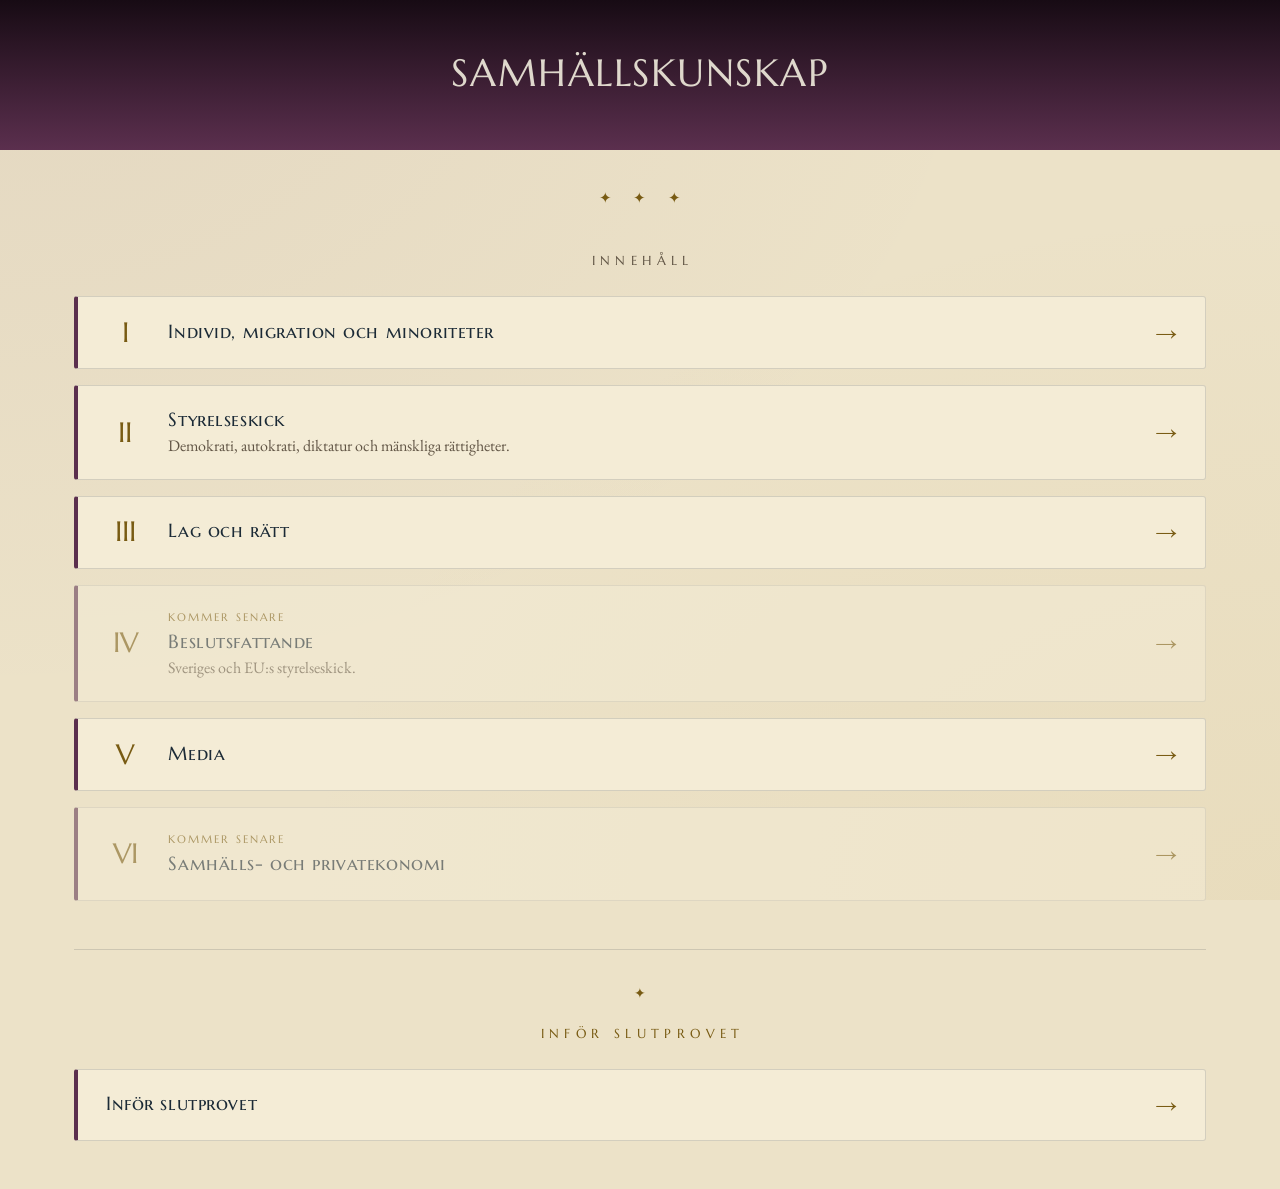
==== commit af83d248: "Startsida och kapitelindex: fyra teman aktiva, IV och VI tonade I, II, III och V länkar till sin rep" ====
--- a/index.html
+++ b/index.html
@@ -8,9 +8,10 @@
 <link rel="stylesheet" href="css/bok-samhalle.css">
 </head>
 <body>
-  <!-- Samhällsbokens startsida, byggd som Fysikbokens (Fysik/index.html). De sex kapitlen (temana) byggs senare: ett
-       tonat span med aria-disabled och "Kommer senare", inte en länk. Inför slutprovet är ett eget block, som Fysiks
-       Nästa steg, och länkar till kapitlet med de sex repetitionsböckerna. -->
+  <!-- Samhällsbokens startsida, byggd som Fysikbokens (Fysik/index.html). De sex kapitlen (temana): ett tema med en
+       repetitionsbok länkar till den (nattordern 2026-11-22: de fyra aktiva) tills det fulla kapitlet finns; ett tema
+       utan är ett tonat span med aria-disabled och "Kommer senare", inte en länk. Inför slutprovet är ett eget block,
+       som Fysiks Nästa steg, och länkar till kapitlet med de sex repetitionsböckerna. -->
   <header class="hero-banner">
     <div class="hero-inner">
       <h1>SAMHÄLLSKUNSKAP</h1>
@@ -26,37 +27,34 @@
     <ul class="innehallsforteckning">
 
       <li>
-        <span class="kapitel-kort dimmad" aria-disabled="true">
+        <a class="kapitel-kort" href="infor-slutprovet/individ-migration-minoriteter/index.html#repetition-individ-migration-minoriteter">
           <span class="romersk">I</span>
           <span class="kap-text">
-            <span class="kommer-snart">Kommer senare</span>
             <span class="kap-titel">Individ, migration och minoriteter</span>
           </span>
           <span class="pil" aria-hidden="true">→</span>
-        </span>
+        </a>
       </li>
 
       <li>
-        <span class="kapitel-kort dimmad" aria-disabled="true">
+        <a class="kapitel-kort" href="infor-slutprovet/styrelseskick/index.html#repetition-styrelseskick">
           <span class="romersk">II</span>
           <span class="kap-text">
-            <span class="kommer-snart">Kommer senare</span>
             <span class="kap-titel">Styrelseskick</span>
             <p class="kap-beskrivning">Demokrati, autokrati, diktatur och mänskliga rättigheter.</p>
           </span>
           <span class="pil" aria-hidden="true">→</span>
-        </span>
+        </a>
       </li>
 
       <li>
-        <span class="kapitel-kort dimmad" aria-disabled="true">
+        <a class="kapitel-kort" href="infor-slutprovet/lag-och-ratt/index.html#repetition-lag-och-ratt">
           <span class="romersk">III</span>
           <span class="kap-text">
-            <span class="kommer-snart">Kommer senare</span>
             <span class="kap-titel">Lag och rätt</span>
           </span>
           <span class="pil" aria-hidden="true">→</span>
-        </span>
+        </a>
       </li>
 
       <li>
@@ -72,14 +70,13 @@
       </li>
 
       <li>
-        <span class="kapitel-kort dimmad" aria-disabled="true">
+        <a class="kapitel-kort" href="infor-slutprovet/media/index.html#repetition-media">
           <span class="romersk">V</span>
           <span class="kap-text">
-            <span class="kommer-snart">Kommer senare</span>
             <span class="kap-titel">Media</span>
           </span>
           <span class="pil" aria-hidden="true">→</span>
-        </span>
+        </a>
       </li>
 
       <li>
--- a/bokskal/bok.css
+++ b/bokskal/bok.css
@@ -122,7 +122,7 @@
 /* Nästa steg (arbetsorder 11): blocket under djupdykningarna i samma stil, med indigo kant; övningsböckerna överst i
    fliken Öva och en stödbok (på sin egen sida) i Läs, utan rubrik och linje ovanför */
 .vill-veta-mer.nasta-steg .fordj-kort { border-left-color: var(--accent); }
-.vill-veta-mer.stodbocker, .vill-veta-mer.ovningsbocker { margin-top: 0; padding-top: 0; border-top: none; }
+.vill-veta-mer.stodbocker, .vill-veta-mer.ovningsbocker, .vill-veta-mer.repetitionsbocker { margin-top: 0; padding-top: 0; border-top: none; }
 /* en sida utan flikrad (flikar: false): lika mycket luft under bannern som flikraden ger */
 .flikar-rad[hidden] + .flik-innehall { margin-top: 2.25rem; }
 .vill-veta-mer.ovningsbocker + .flik-ram { margin-top: 1.5rem; }
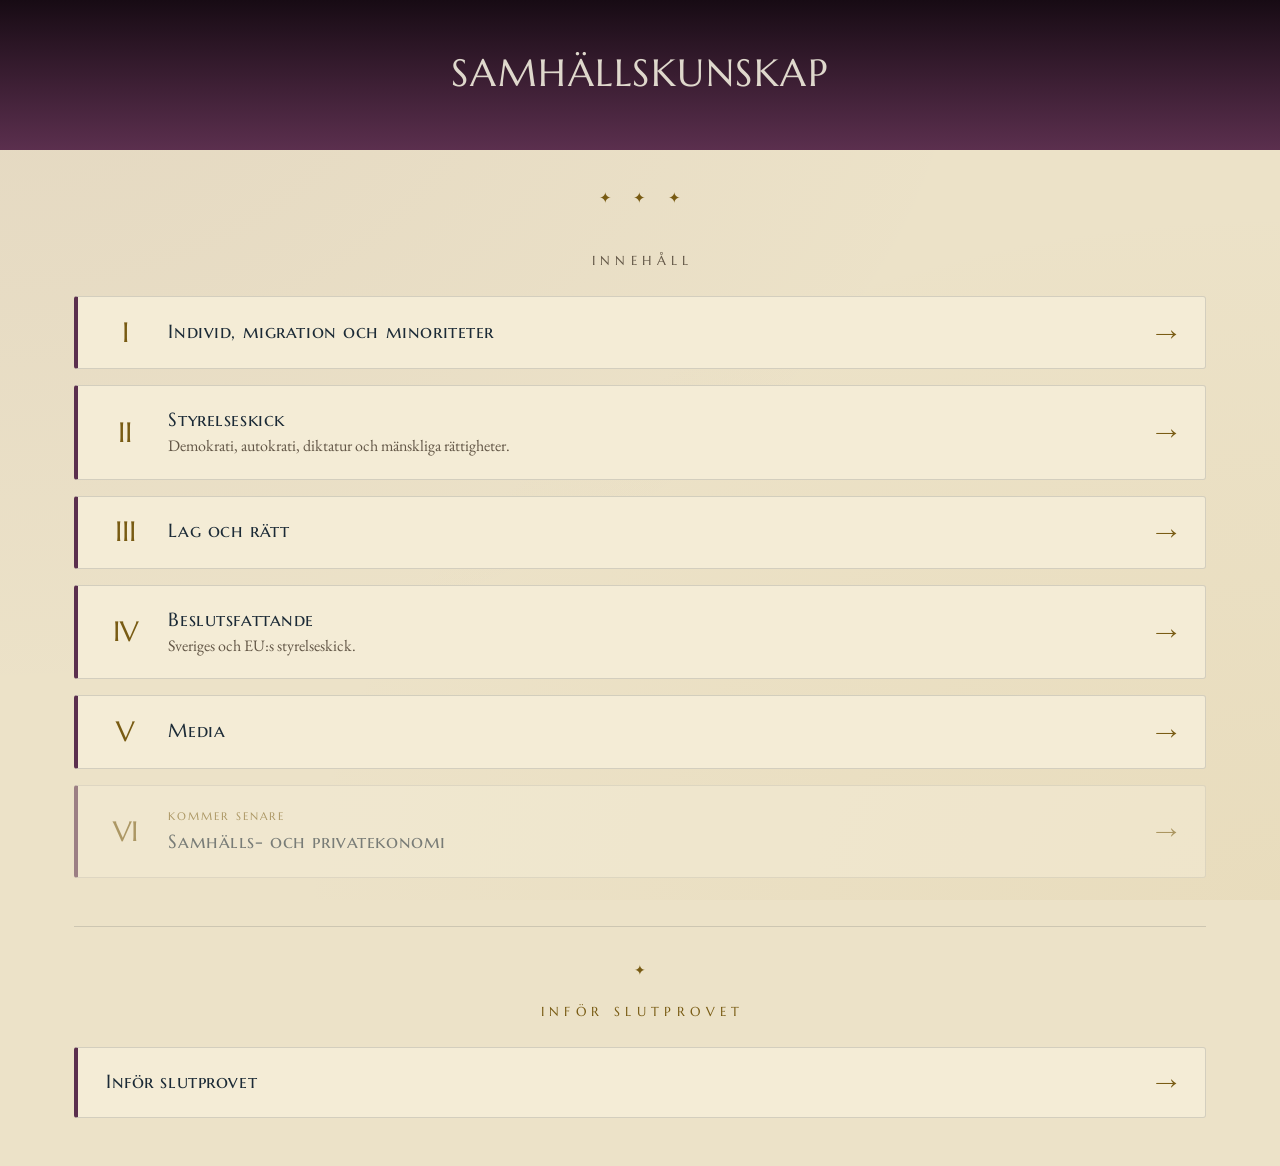
==== commit c450c64c: "Tema IV aktivt på startsidan och i kapitelindexet Korten för IV Beslutsfattande går till temasidan (" ====
--- a/index.html
+++ b/index.html
@@ -9,8 +9,9 @@
 </head>
 <body>
   <!-- Samhällsbokens startsida, byggd som Fysikbokens (Fysik/index.html). De sex kapitlen (temana): ett tema med en
-       repetitionsbok länkar till den (nattordern 2026-11-22: de fyra aktiva) tills det fulla kapitlet finns; ett tema
-       utan är ett tonat span med aria-disabled och "Kommer senare", inte en länk. Inför slutprovet är ett eget block,
+       repetitionsbok länkar till sin temasida (nattordern 2026-11-22: I, II, III och V; IV 2026-11-24) tills det fulla kapitlet finns.
+       Temasidan är ingången (Joachim 2026-11-24): där väljer eleven Läsa (repetitionsboken) eller Öva (övningsboken,
+       där den finns). Ett tema utan repetitionsbok är ett tonat span med aria-disabled och "Kommer senare", inte en länk. Inför slutprovet är ett eget block,
        som Fysiks Nästa steg, och länkar till kapitlet med de sex repetitionsböckerna. -->
   <header class="hero-banner">
     <div class="hero-inner">
@@ -27,7 +28,7 @@
     <ul class="innehallsforteckning">
 
       <li>
-        <a class="kapitel-kort" href="infor-slutprovet/individ-migration-minoriteter/index.html#repetition-individ-migration-minoriteter">
+        <a class="kapitel-kort" href="infor-slutprovet/individ-migration-minoriteter/index.html">
           <span class="romersk">I</span>
           <span class="kap-text">
             <span class="kap-titel">Individ, migration och minoriteter</span>
@@ -37,7 +38,7 @@
       </li>
 
       <li>
-        <a class="kapitel-kort" href="infor-slutprovet/styrelseskick/index.html#repetition-styrelseskick">
+        <a class="kapitel-kort" href="infor-slutprovet/styrelseskick/index.html">
           <span class="romersk">II</span>
           <span class="kap-text">
             <span class="kap-titel">Styrelseskick</span>
@@ -48,7 +49,7 @@
       </li>
 
       <li>
-        <a class="kapitel-kort" href="infor-slutprovet/lag-och-ratt/index.html#repetition-lag-och-ratt">
+        <a class="kapitel-kort" href="infor-slutprovet/lag-och-ratt/index.html">
           <span class="romersk">III</span>
           <span class="kap-text">
             <span class="kap-titel">Lag och rätt</span>
@@ -58,19 +59,18 @@
       </li>
 
       <li>
-        <span class="kapitel-kort dimmad" aria-disabled="true">
+        <a class="kapitel-kort" href="infor-slutprovet/beslutsfattande/index.html">
           <span class="romersk">IV</span>
           <span class="kap-text">
-            <span class="kommer-snart">Kommer senare</span>
             <span class="kap-titel">Beslutsfattande</span>
             <p class="kap-beskrivning">Sveriges och EU:s styrelseskick.</p>
           </span>
           <span class="pil" aria-hidden="true">→</span>
-        </span>
+        </a>
       </li>
 
       <li>
-        <a class="kapitel-kort" href="infor-slutprovet/media/index.html#repetition-media">
+        <a class="kapitel-kort" href="infor-slutprovet/media/index.html">
           <span class="romersk">V</span>
           <span class="kap-text">
             <span class="kap-titel">Media</span>
--- a/bokskal/bok.css
+++ b/bokskal/bok.css
@@ -1045,6 +1045,54 @@
   .figur-bild .fig-paneler[data-paneler="jord_och_mane"] svg { flex: none; width: min(100%, 199px); }
 }
 
+/* ---------- Övningar: {typ: 'uppgift'} (bok.js, arbetsorder 2026-11-23) ----------
+ * Ämnets accent för valda knappar och Rätta; rätt och fel i plattformens bas-palett (land #5e7a3e, blood #6e2e1e). */
+.upg-rad { display: flex; flex-wrap: wrap; align-items: baseline; gap: .15em .6em; margin: 0 0 .45em; padding: .2em 0 .35em;
+  border-bottom: 1px solid var(--ruta-kant); }
+.upg-rad .upg-etikett { flex: none; min-width: 1.4em; font-weight: 600; }
+.upg-rad .upg-text { flex: 1 1 15em; }
+.upg-val { flex: none; display: inline-flex; gap: .35em; margin-left: auto; }
+.upg-knapp { font: inherit; font-size: .86em; line-height: 1.2; padding: .22em .7em; border-radius: 1em; cursor: pointer;
+  background: transparent; color: var(--black); border: 1px solid var(--ruta-kant); }
+.upg-knapp[aria-pressed="true"] { background: var(--accent); border-color: var(--accent); color: var(--papper-ljus); }
+.upg-knapp:focus-visible, .upg-falt:focus-visible, .upg-ratta button:focus-visible, .upg-svar:focus-visible, .upg-kopiera:focus-visible {
+  outline: 2px solid var(--fokus); outline-offset: 2px; }
+.upg-markering { flex: none; display: inline-block; min-width: 1.1em; text-align: center; font-weight: 700; }
+.upg-markering.ratt { color: #5e7a3e; }
+.upg-markering.fel { color: #6e2e1e; }
+.upg-markering.tomt { color: var(--dampad); }
+.upg-ordbank { margin: .3em 0 .8em; }
+.upg-orden { display: flex; flex-wrap: wrap; gap: .3em .45em; }
+.upg-ord { padding: .05em .55em; border-radius: .8em; border: 1px solid var(--ruta-kant); background: var(--papper-ljus); white-space: nowrap; }
+.upg-ord.anvant { opacity: .45; text-decoration: line-through; }
+.upg-lucka { margin: 0 0 .55em; }
+.upg-lucka .upg-nr { font-weight: 600; }
+.upg-falt { font: inherit; width: 11em; max-width: 100%; padding: 0 .2em; border: 0; border-bottom: 1.5px solid var(--accent);
+  background: var(--ruta-ton); color: var(--black); border-radius: .2em .2em 0 0; }
+.upg-ratta { display: flex; flex-wrap: wrap; align-items: center; gap: .5em .8em; margin: .7em 0 .4em; }
+.upg-ratta button, .upg-kopiera { font: inherit; cursor: pointer; border-radius: 1.2em; padding: .3em 1.1em; }
+.upg-ratta .upg-ratta-knapp, .upg-kopiera { background: var(--accent); color: var(--papper-ljus); border: 1px solid var(--accent); }
+.upg-ratta .upg-om { background: transparent; color: var(--dampad); border: 1px solid transparent; text-decoration: underline; padding: .3em .4em; }
+.upg-resultat { margin: 0; flex-basis: 100%; font-weight: 600; min-height: 1.4em; }
+.upg-skrivmodell .upg-modell-del { margin: .35em 0 .1em; }
+.upg-skrivmodell .b-punkter { margin-top: .1em; margin-bottom: .2em; }
+.upg-ai { margin: .7em 0 0; }
+.upg-ai-etikett { display: block; font-family: var(--rubrik); margin-bottom: .2em; }
+.upg-svar { display: block; width: 100%; font: inherit; line-height: 1.35; padding: .4em .5em; resize: none;
+  border: 1px solid var(--ruta-kant); border-radius: .3em; background: var(--papper-ljus); color: var(--black); }
+.upg-ai-rad { display: flex; flex-wrap: wrap; align-items: center; gap: .4em .8em; margin: .5em 0 .2em; }
+.upg-kopierat { color: #5e7a3e; font-weight: 600; }
+.upg-kopierat.fel { color: #6e2e1e; }
+.upg-ai-hjalp { margin: 0; font-size: .9em; color: var(--dampad); }
+
+/* ---------- Vänster- och högersidor: efterpasset (bok.js: uppslagsstyrning, väg 3, 2026-11-24) ----------
+ * Utfyllnadssidan bär bara "Fortsätter på nästa sida", mitt på sidan. Samma rad längst ned på en högersida där
+ * avsnittet fortsätter på nästa uppslag står i luften under texten (sidinnehållets nedre utfyllnad): den är absolut
+ * placerad och tar ingen höjd från sidan, så brytningen påverkas inte. Som "mer längre ner på sidan" (.mer-hint). */
+.b-utfyllnad { margin: 0; padding-top: 55%; text-align: center; color: var(--dampad); }   /* (padding: första blockets marginal nollas) */
+.b-fortsatter { position: absolute; right: 0; bottom: .25em; margin: 0; padding-right: 8%; font-size: .8em; line-height: 1.2; color: var(--dampad); }
+@media (max-width: 599px) { .b-fortsatter { padding-right: 6%; } }
+
 /* ---------- Innehållsförteckningen (sida 1 och menyn) ---------- */
 
 .innehallssida .sidinnehall { font-size: calc(var(--toc-skala, 1) * 1em); }   /* bok.js: passaInnehall */
